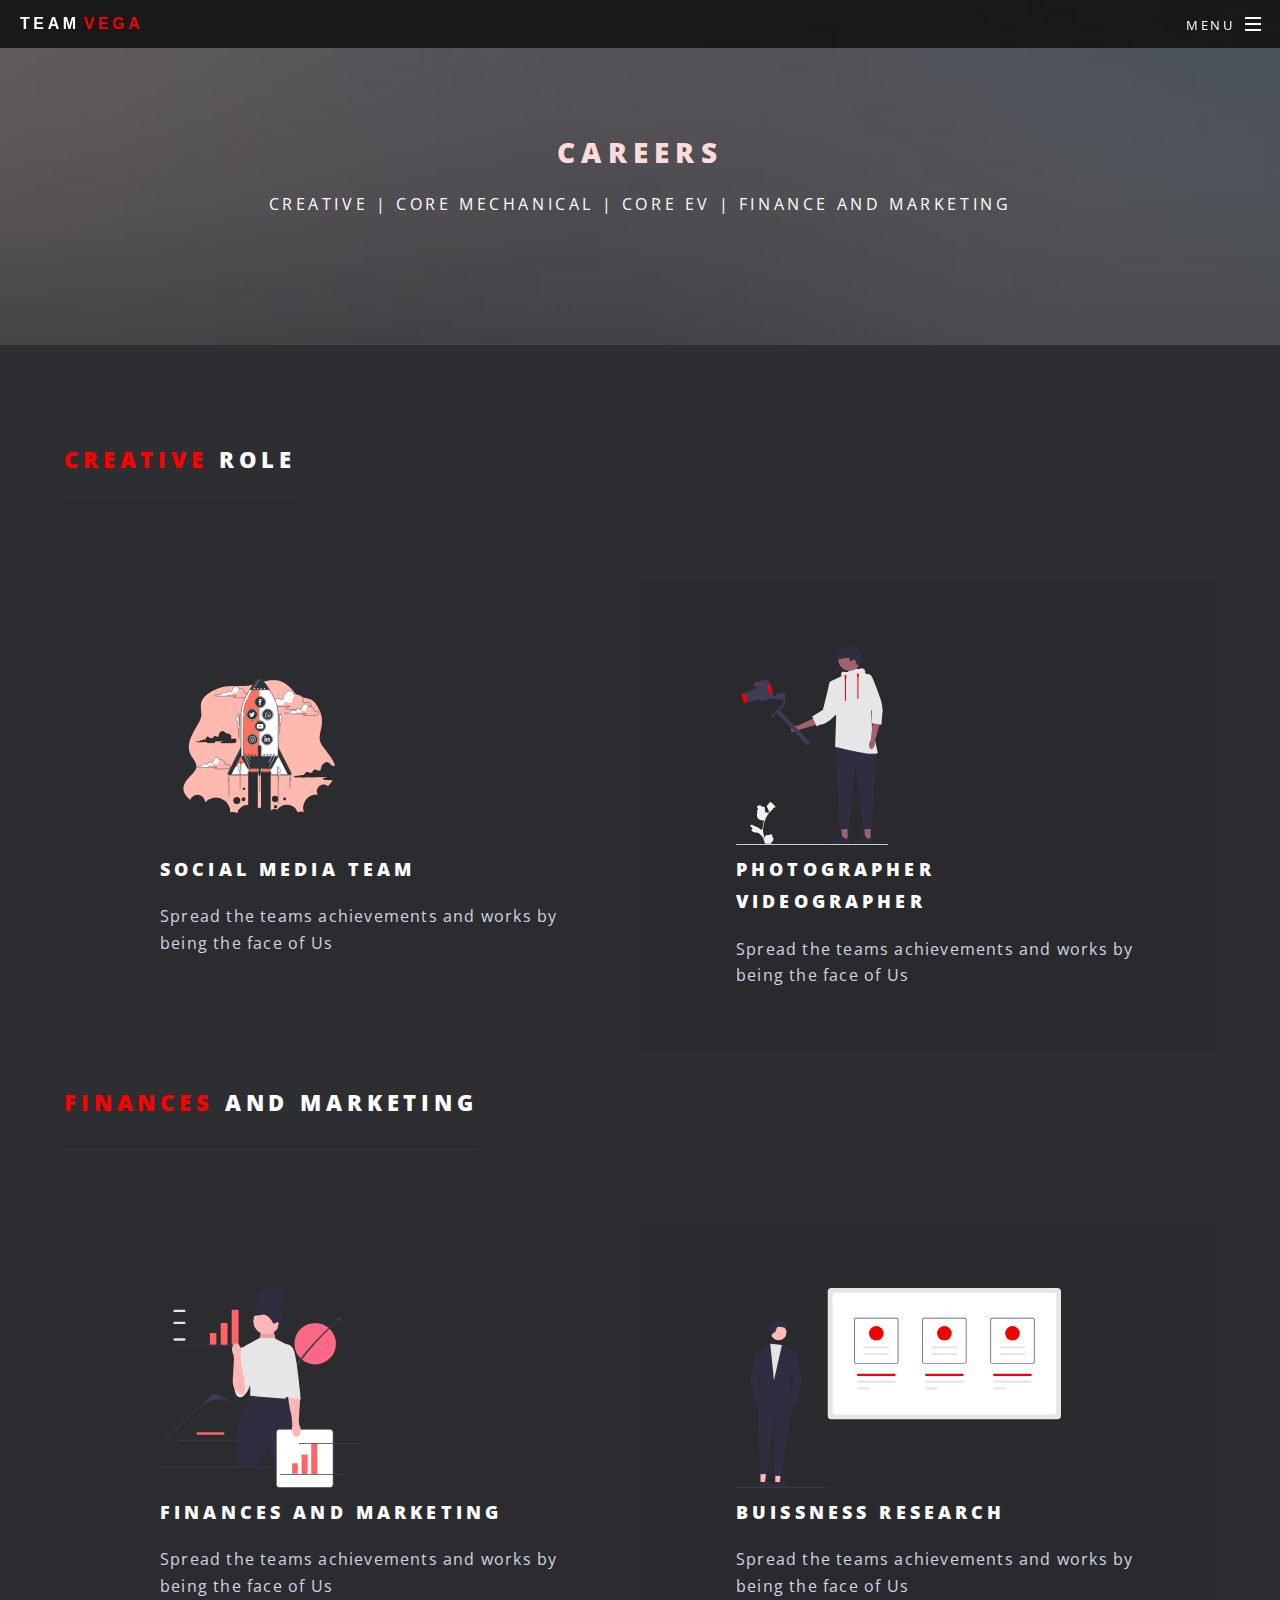
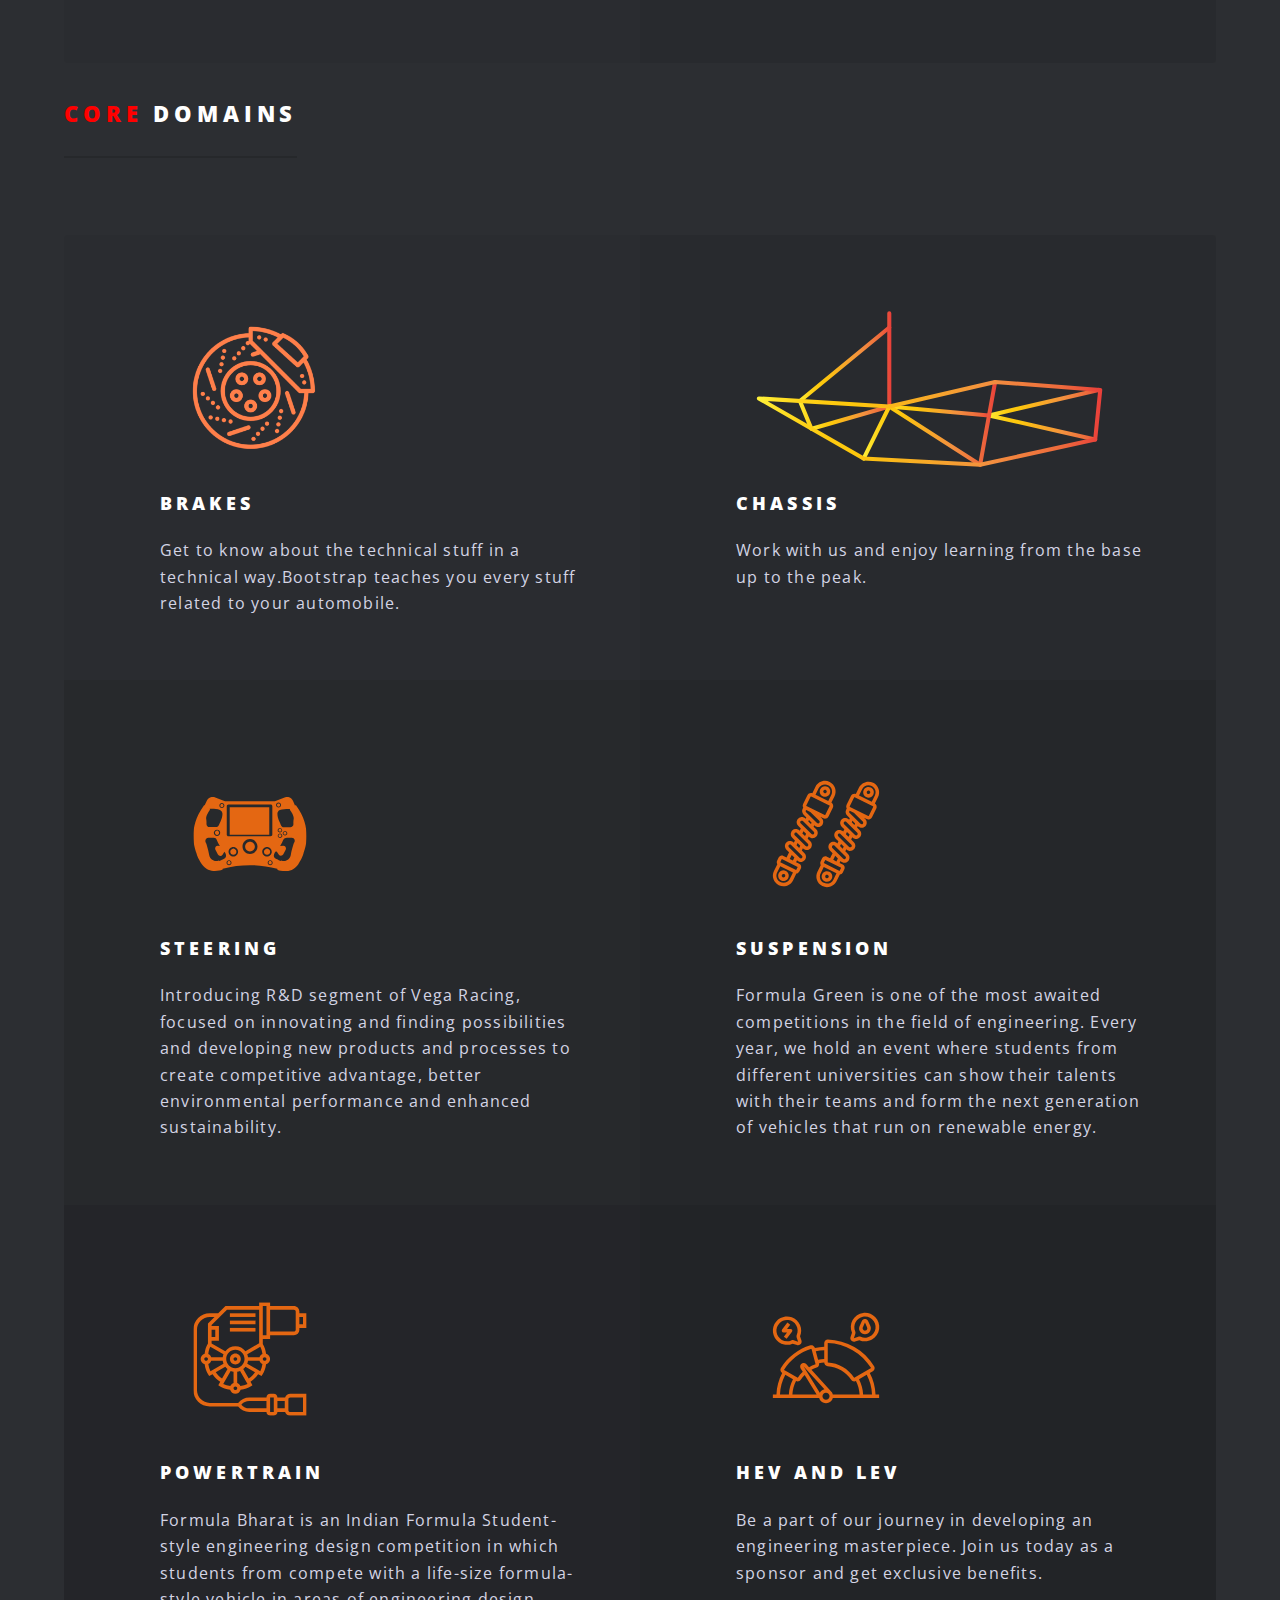
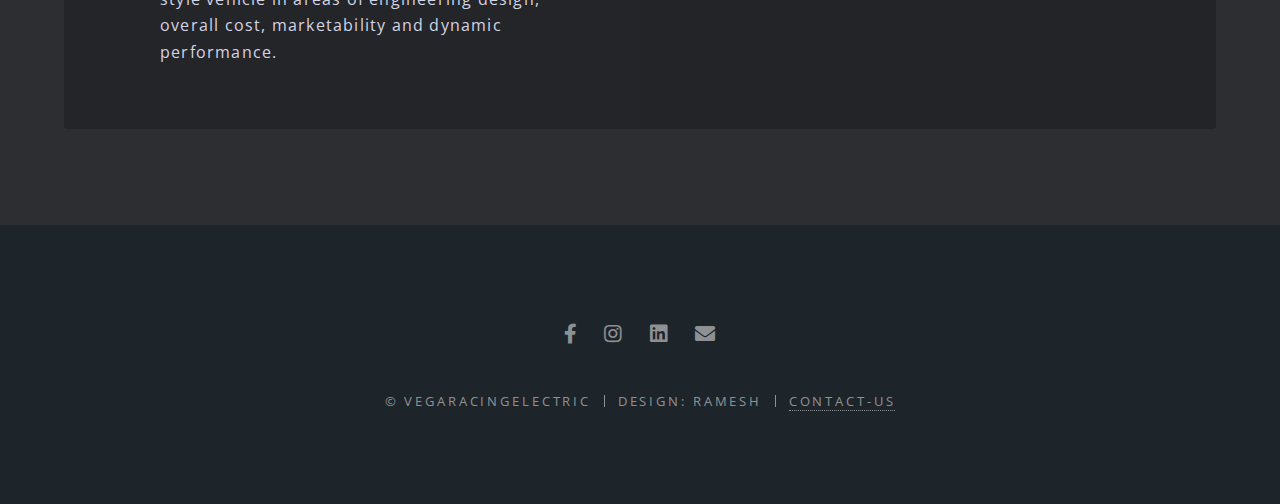
==== Careers.html @ 6d974444 "first commit" ====
<!DOCTYPE HTML>
<html>
	<head>
		<title>Careers At VRE</title>
		<meta charset="utf-8" />
		<meta name="viewport" content="width=device-width, initial-scale=1, user-scalable=no" />
		<link rel="stylesheet" href="assets/css/main.css" />
		<noscript><link rel="stylesheet" href="assets/css/noscript.css" /></noscript>
	</head>
	<body class="is-preload">

		<!-- Page Wrapper -->
		<div id="page-wrapper2">

		<!-- Header -->
			<header id="header">
				<h1><a href="index.html" id="team">Team</a></h1>
				<h1><a href="index.html" id="vre">VEGA</a></h1>
				<nav id="nav">
					<ul>
						<li class="special">
							<a href="#menu" class="menuToggle"><span>Menu</span></a>
							<div id="menu">
								<ul>
									<li><a href="index.html">Home</a></li>
									<li><a href="Careers.html">Careers</a></li>
									<li><a href="Team.html">Team</a></li>
									<li><a href="Events.html">Events</a></li>
									<li><a href="Recruitment.html">Recruitments</a></li>
									<li><a href="Sponser.html">Sponser-us</a></li>
									<li><a href="Contact.html">Contact-us</a></li>
								</ul>
							</div>
						</li>
					</ul>
				</nav>
			</header>

		<!-- main -->
			<article id="main2">
				<header>
					<h2 style="color: rgb(255, 218, 218);">Careers</h2>
					<p> Creative | Core Mechanical | Core EV | Finance and Marketing</p>
				</header>
				<section class="wrapper style3">
					<div class="inner" id="extradom">
						<header class="major">
							<h2><div style="color:red;display:inline-block">Creative</div> role</h2>
						</header>
						<ul class="features">
							<li>
								<img src="svg/Social Growth-bro.svg" class="cardimage1">
								<h3>Social Media team</h3>
								<p>Spread the teams achievements and works by being the face of Us</p>
							</li>
							<li>
								<img src="svg/videography.svg" class="cardimage1">
								<h3>Photographer<br>Videographer</h3>
								<p>Spread the teams achievements and works by being the face of Us</p>
							</li>
						</ul>
						<header class="major">
							<h2><div style="color:red;display:inline-block">Finances</div> and Marketing</h2>
						</header>
						<ul class="features">
							<li>
								<img src="svg/Finances.svg" class="cardimage2">
								<h3>Finances and marketing</h3>
								<p>Spread the teams achievements and works by being the face of Us</p>
							</li>
							<li>
								<img src="svg/buisness_res.svg" class="cardimage2">
								<h3>Buissness Research</h3>
								<p>Spread the teams achievements and works by being the face of Us</p>
							</li>
						</ul>
						<header class="major">
							<h2><div style="color:red;display:inline-block">Core</div> domains</h2>
						</header>
						<ul class="features">
							<li >
								<img src="svg/Brakes2.svg" class="cardimage">
								<h3>Brakes</h3>
								<p>Get to know about the technical stuff in a technical way.Bootstrap teaches you every stuff related to your automobile.</p>
							</li>
							<li>
								<img src="svg/chassis.47cb9315.svg" class="cardimage">
								<h3>Chassis</h3>
								<p>Work with us and enjoy learning from the base up to the peak.</p>
							</li>
							<li >
								<img src="svg/steering.svg" class="cardimage">
								<h3>Steering</h3>
								<p>Introducing R&D segment of Vega Racing, focused on innovating and finding possibilities and developing new products and processes to create competitive advantage, better environmental performance and enhanced sustainability.</p>
							</li>
							<li>
								<img src="svg/suspension.svg" class="cardimage">
								<h3>suspension</h3>
								<p>Formula Green is one of the most awaited competitions in the field of engineering. Every year, we hold an event where students from different universities can show their talents with their teams and form the next generation of vehicles that run on renewable energy.</p>
							</li>
							<li>
								<img src="svg/powertrain2.svg" class="cardimage">
								<h3>Powertrain</h3>
								<p>Formula Bharat is an Indian Formula Student-style engineering design competition in which students from compete with a life-size formula-style vehicle in areas of engineering design, overall cost, marketability and dynamic performance.</p>
							</li>
							<li >
								<img src="svg/Hev.svg" class="cardimage"> 
								<h3>HEv and Lev</h3>
								<p>Be a part of our journey in developing an engineering masterpiece. Join us today as a sponsor and get exclusive benefits.</p>
							</li>
						</ul>
					</div>
				</section>

		<!-- Footer -->
		<footer id="footer">
			<ul class="icons">
				<li><a href="https://www.facebook.com/pesuniversity/posts/vega-racing-electric-teams-creditable-performance-in-formula-bharat-2020formula-/2819678658148785/" class="icon brands fa-facebook-f"><span class="label">Facebook</span></a></li>
				<li><a href="https://www.instagram.com/vegaracingelectric/" class="icon brands fa-instagram"><span class="label">Instagram</span></a></li>
				<li><a href="https://www.linkedin.com/company/vega-racing-electric/?originalSubdomain=in" class="icon brands fa-linkedin"><span class="label">Dribbble</span></a></li>
				<li><a href="#" class="icon solid fa-envelope"><span class="label">Email</span></a></li>
			</ul>
			<ul class="copyright">
				<li>&copy; VegaRacingElectric</li><li>Design: Ramesh</li><li><a href="/Contact.html">Contact-us</a></li>
			</ul>
		</footer>

		</div>

	<!-- Scripts -->
		<script src="assets/js/jquery.min.js"></script>
		<script src="assets/js/jquery.scrollex.min.js"></script>
		<script src="assets/js/jquery.scrolly.min.js"></script>
		<script src="assets/js/browser.min.js"></script>
		<script src="assets/js/breakpoints.min.js"></script>
		<script src="assets/js/util.js"></script>
		<script src="assets/js/main.js"></script>

</body>
</html>
---- assets/css/main.css ----
@import url(fontawesome-all.min.css);
@import url("https://fonts.googleapis.com/css?family=Open+Sans:400,400italic,600,600italic,800,800italic");


html, body, div, span, applet, object,
iframe, h1, h2, h3, h4, h5, h6, p, blockquote,
pre, a, abbr, acronym, address, big, cite,
code, del, dfn, em, img, ins, kbd, q, s, samp,
small, strike, strong, sub, sup, tt, var, b,
u, i, center, dl, dt, dd, ol, ul, li, fieldset,
form, label, legend, table, caption, tbody,
tfoot, thead, tr, th, td, article, aside,
canvas, details, embed, figure, figcaption,
footer, header, hgroup, menu, nav, output, ruby,
section, summary, time, mark, audio, video {
	margin: 0;
	padding: 0;
	border: 0;
	font-size: 100%;
	font: inherit;
	vertical-align: baseline;}

article, aside, details, figcaption, figure,
footer, header, hgroup, menu, nav, section {
	display: block;}

body {
	line-height: 1;
}

ol, ul {
	list-style: none;
}

blockquote, q {
	quotes: none;
}

	blockquote:before, blockquote:after, q:before, q:after {
		content: '';
		content: none;
	}

table {
	border-collapse: collapse;
	border-spacing: 0;
}

body {
	-webkit-text-size-adjust: none;
}

mark {
	background-color: transparent;
	color: inherit;
}

input::-moz-focus-inner {
	border: 0;
	padding: 0;
}

input, select, textarea {
	-moz-appearance: none;
	-webkit-appearance: none;
	-ms-appearance: none;
	appearance: none;
}

/* Basic */

	@-ms-viewport {
		width: device-width;
	}

	html {
		box-sizing: border-box;
	}

	*, *:before, *:after {
		box-sizing: inherit;
	}

	body {
		background: #2e3842;
	}

		body.is-preload *, body.is-preload *:before, body.is-preload *:after {
			-moz-animation: none !important;
			-webkit-animation: none !important;
			-ms-animation: none !important;
			animation: none !important;
			-moz-transition: none !important;
			-webkit-transition: none !important;
			-ms-transition: none !important;
			transition: none !important;
		}

	body, input, select, textarea {
		color: #fff;
		font-family: "Open Sans", Helvetica, sans-serif;
		font-size: 15pt;
		font-weight: 400;
		letter-spacing: 0.075em;
		line-height: 1.65em;
	}

		@media screen and (max-width: 1680px) {

			body, input, select, textarea {
				font-size: 13pt;
			}

		}

		@media screen and (max-width: 1280px) {

			body, input, select, textarea {
				font-size: 12pt;
			}

		}

		@media screen and (max-width: 736px) {

			body, input, select, textarea {
				font-size: 11pt;
				letter-spacing: 0.0375em;
			}

		}

	a {
		-moz-transition: color 0.2s ease, border-bottom-color 0.2s ease;
		-webkit-transition: color 0.2s ease, border-bottom-color 0.2s ease;
		-ms-transition: color 0.2s ease, border-bottom-color 0.2s ease;
		transition: color 0.2s ease, border-bottom-color 0.2s ease;
		border-bottom: dotted 1px;
		color: inherit;
		text-decoration: none;
	}

		a:hover {
			border-bottom-color: transparent;
		}

	strong, b {
		color: #fff;
		font-weight: 600;
	}

	em, i {
		font-style: italic;
	}

	p {
		margin: 0 0 2em 0;
	}

	h1, h2, h3, h4, h5, h6 {
		color: #fff;
		font-weight: 800;
		letter-spacing: 0.225em;
		line-height: 1em;
		margin: 0 0 1em 0;
		text-transform: uppercase;
	}

		h1 a, h2 a, h3 a, h4 a, h5 a, h6 a {
			color: inherit;
			text-decoration: none;
		}

	h2 {
		font-size: 1.35em;
		line-height: 1.75em;
	}

		@media screen and (max-width: 736px) {

			h2 {
				font-size: 1.1em;
				line-height: 1.65em;
			}

		}

	h3 {
		font-size: 1.15em;
		line-height: 1.75em;
	}

		@media screen and (max-width: 736px) {

			h3 {
				font-size: 1em;
				line-height: 1.65em;
			}

		}

	h4 {
		font-size: 1em;
		line-height: 1.5em;
	}

	h5 {
		font-size: 0.8em;
		line-height: 1.5em;
	}

	h6 {
		font-size: 0.7em;
		line-height: 1.5em;
	}

	sub {
		font-size: 0.8em;
		position: relative;
		top: 0.5em;
	}

	sup {
		font-size: 0.8em;
		position: relative;
		top: -0.5em;
	}

	hr {
		border: 0;
		border-bottom: solid 2px #fff;
		margin: 3em 0;
	}

		hr.major {
			margin: 4.5em 0;
		}

	blockquote {
		border-left: solid 4px #fff;
		font-style: italic;
		margin: 0 0 2em 0;
		padding: 0.5em 0 0.5em 2em;
	}

	code {
		background: rgba(144, 144, 144, 0.25);
		border-radius: 3px;
		font-family: "Courier New", monospace;
		font-size: 0.9em;
		letter-spacing: 0;
		margin: 0 0.25em;
		padding: 0.25em 0.65em;
	}

	pre {
		-webkit-overflow-scrolling: touch;
		font-family: "Courier New", monospace;
		font-size: 0.9em;
		margin: 0 0 2em 0;
	}

		pre code {
			display: block;
			line-height: 1.75em;
			padding: 1em 1.5em;
			overflow-x: auto;
		}

	.align-left {
		text-align: left;
	}

	.align-center {
		text-align: center;
	}

	.align-right {
		text-align: right;
	}

/* Row */

	.row {
		display: flex;
		flex-wrap: wrap;
		box-sizing: border-box;
		align-items: stretch;
	}

		.row > * {
			box-sizing: border-box;
		}

		.row.gtr-uniform > * > :last-child {
			margin-bottom: 0;
		}

		.row.aln-left {
			justify-content: flex-start;
		}

		.row.aln-center {
			justify-content: center;
		}

		.row.aln-right {
			justify-content: flex-end;
		}

		.row.aln-top {
			align-items: flex-start;
		}

		.row.aln-middle {
			align-items: center;
		}

		.row.aln-bottom {
			align-items: flex-end;
		}

		.row > .imp {
			order: -1;
		}

		.row > .col-1 {
			width: 8.33333%;
		}

		.row > .off-1 {
			margin-left: 8.33333%;
		}

		.row > .col-2 {
			width: 16.66667%;
		}

		.row > .off-2 {
			margin-left: 16.66667%;
		}

		.row > .col-3 {
			width: 25%;
		}

		.row > .off-3 {
			margin-left: 25%;
		}

		.row > .col-4 {
			width: 33.33333%;
		}

		.row > .off-4 {
			margin-left: 33.33333%;
		}

		.row > .col-5 {
			width: 41.66667%;
		}

		.row > .off-5 {
			margin-left: 41.66667%;
		}

		.row > .col-6 {
			width: 50%;
		}

		.row > .off-6 {
			margin-left: 50%;
		}

		.row > .col-7 {
			width: 58.33333%;
		}

		.row > .off-7 {
			margin-left: 58.33333%;
		}

		.row > .col-8 {
			width: 66.66667%;
		}

		.row > .off-8 {
			margin-left: 66.66667%;
		}

		.row > .col-9 {
			width: 75%;
		}

		.row > .off-9 {
			margin-left: 75%;
		}

		.row > .col-10 {
			width: 83.33333%;
		}

		.row > .off-10 {
			margin-left: 83.33333%;
		}

		.row > .col-11 {
			width: 91.66667%;
		}

		.row > .off-11 {
			margin-left: 91.66667%;
		}

		.row > .col-12 {
			width: 100%;
		}

		.row > .off-12 {
			margin-left: 100%;
		}

		.row.gtr-0 {
			margin-top: 0;
			margin-left: 0em;
		}

			.row.gtr-0 > * {
				padding: 0 0 0 0em;
			}

			.row.gtr-0.gtr-uniform {
				margin-top: 0em;
			}

				.row.gtr-0.gtr-uniform > * {
					padding-top: 0em;
				}

		.row.gtr-25 {
			margin-top: 0;
			margin-left: -0.375em;
		}

			.row.gtr-25 > * {
				padding: 0 0 0 0.375em;
			}

			.row.gtr-25.gtr-uniform {
				margin-top: -0.375em;
			}

				.row.gtr-25.gtr-uniform > * {
					padding-top: 0.375em;
				}

		.row.gtr-50 {
			margin-top: 0;
			margin-left: -0.75em;
		}

			.row.gtr-50 > * {
				padding: 0 0 0 0.75em;
			}

			.row.gtr-50.gtr-uniform {
				margin-top: -0.75em;
			}

				.row.gtr-50.gtr-uniform > * {
					padding-top: 0.75em;
				}

		.row {
			margin-top: 0;
			margin-left: -1.5em;
		}

			.row > * {
				padding: 0 0 0 1.5em;
			}

			.row.gtr-uniform {
				margin-top: -1.5em;
			}

				.row.gtr-uniform > * {
					padding-top: 1.5em;
				}

		.row.gtr-150 {
			margin-top: 0;
			margin-left: -2.25em;
		}

			.row.gtr-150 > * {
				padding: 0 0 0 2.25em;
			}

			.row.gtr-150.gtr-uniform {
				margin-top: -2.25em;
			}

				.row.gtr-150.gtr-uniform > * {
					padding-top: 2.25em;
				}

		.row.gtr-200 {
			margin-top: 0;
			margin-left: -3em;
		}

			.row.gtr-200 > * {
				padding: 0 0 0 3em;
			}

			.row.gtr-200.gtr-uniform {
				margin-top: -3em;
			}

				.row.gtr-200.gtr-uniform > * {
					padding-top: 3em;
				}

		@media screen and (max-width: 1680px) {

			.row {
				display: flex;
				flex-wrap: wrap;
				box-sizing: border-box;
				align-items: stretch;
			}

				.row > * {
					box-sizing: border-box;
				}

				.row.gtr-uniform > * > :last-child {
					margin-bottom: 0;
				}

				.row.aln-left {
					justify-content: flex-start;
				}

				.row.aln-center {
					justify-content: center;
				}

				.row.aln-right {
					justify-content: flex-end;
				}

				.row.aln-top {
					align-items: flex-start;
				}

				.row.aln-middle {
					align-items: center;
				}

				.row.aln-bottom {
					align-items: flex-end;
				}

				.row > .imp-xlarge {
					order: -1;
				}

				.row > .col-1-xlarge {
					width: 8.33333%;
				}

				.row > .off-1-xlarge {
					margin-left: 8.33333%;
				}

				.row > .col-2-xlarge {
					width: 16.66667%;
				}

				.row > .off-2-xlarge {
					margin-left: 16.66667%;
				}

				.row > .col-3-xlarge {
					width: 25%;
				}

				.row > .off-3-xlarge {
					margin-left: 25%;
				}

				.row > .col-4-xlarge {
					width: 33.33333%;
				}

				.row > .off-4-xlarge {
					margin-left: 33.33333%;
				}

				.row > .col-5-xlarge {
					width: 41.66667%;
				}

				.row > .off-5-xlarge {
					margin-left: 41.66667%;
				}

				.row > .col-6-xlarge {
					width: 50%;
				}

				.row > .off-6-xlarge {
					margin-left: 50%;
				}

				.row > .col-7-xlarge {
					width: 58.33333%;
				}

				.row > .off-7-xlarge {
					margin-left: 58.33333%;
				}

				.row > .col-8-xlarge {
					width: 66.66667%;
				}

				.row > .off-8-xlarge {
					margin-left: 66.66667%;
				}

				.row > .col-9-xlarge {
					width: 75%;
				}

				.row > .off-9-xlarge {
					margin-left: 75%;
				}

				.row > .col-10-xlarge {
					width: 83.33333%;
				}

				.row > .off-10-xlarge {
					margin-left: 83.33333%;
				}

				.row > .col-11-xlarge {
					width: 91.66667%;
				}

				.row > .off-11-xlarge {
					margin-left: 91.66667%;
				}

				.row > .col-12-xlarge {
					width: 100%;
				}

				.row > .off-12-xlarge {
					margin-left: 100%;
				}

				.row.gtr-0 {
					margin-top: 0;
					margin-left: 0em;
				}

					.row.gtr-0 > * {
						padding: 0 0 0 0em;
					}

					.row.gtr-0.gtr-uniform {
						margin-top: 0em;
					}

						.row.gtr-0.gtr-uniform > * {
							padding-top: 0em;
						}

				.row.gtr-25 {
					margin-top: 0;
					margin-left: -0.375em;
				}

					.row.gtr-25 > * {
						padding: 0 0 0 0.375em;
					}

					.row.gtr-25.gtr-uniform {
						margin-top: -0.375em;
					}

						.row.gtr-25.gtr-uniform > * {
							padding-top: 0.375em;
						}

				.row.gtr-50 {
					margin-top: 0;
					margin-left: -0.75em;
				}

					.row.gtr-50 > * {
						padding: 0 0 0 0.75em;
					}

					.row.gtr-50.gtr-uniform {
						margin-top: -0.75em;
					}

						.row.gtr-50.gtr-uniform > * {
							padding-top: 0.75em;
						}

				.row {
					margin-top: 0;
					margin-left: -1.5em;
				}

					.row > * {
						padding: 0 0 0 1.5em;
					}

					.row.gtr-uniform {
						margin-top: -1.5em;
					}

						.row.gtr-uniform > * {
							padding-top: 1.5em;
						}

				.row.gtr-150 {
					margin-top: 0;
					margin-left: -2.25em;
				}

					.row.gtr-150 > * {
						padding: 0 0 0 2.25em;
					}

					.row.gtr-150.gtr-uniform {
						margin-top: -2.25em;
					}

						.row.gtr-150.gtr-uniform > * {
							padding-top: 2.25em;
						}

				.row.gtr-200 {
					margin-top: 0;
					margin-left: -3em;
				}

					.row.gtr-200 > * {
						padding: 0 0 0 3em;
					}

					.row.gtr-200.gtr-uniform {
						margin-top: -3em;
					}

						.row.gtr-200.gtr-uniform > * {
							padding-top: 3em;
						}

		}

		@media screen and (max-width: 1280px) {

			.row {
				display: flex;
				flex-wrap: wrap;
				box-sizing: border-box;
				align-items: stretch;
			}

				.row > * {
					box-sizing: border-box;
				}

				.row.gtr-uniform > * > :last-child {
					margin-bottom: 0;
				}

				.row.aln-left {
					justify-content: flex-start;
				}

				.row.aln-center {
					justify-content: center;
				}

				.row.aln-right {
					justify-content: flex-end;
				}

				.row.aln-top {
					align-items: flex-start;
				}

				.row.aln-middle {
					align-items: center;
				}

				.row.aln-bottom {
					align-items: flex-end;
				}

				.row > .imp-large {
					order: -1;
				}

				.row > .col-1-large {
					width: 8.33333%;
				}

				.row > .off-1-large {
					margin-left: 8.33333%;
				}

				.row > .col-2-large {
					width: 16.66667%;
				}

				.row > .off-2-large {
					margin-left: 16.66667%;
				}

				.row > .col-3-large {
					width: 25%;
				}

				.row > .off-3-large {
					margin-left: 25%;
				}

				.row > .col-4-large {
					width: 33.33333%;
				}

				.row > .off-4-large {
					margin-left: 33.33333%;
				}

				.row > .col-5-large {
					width: 41.66667%;
				}

				.row > .off-5-large {
					margin-left: 41.66667%;
				}

				.row > .col-6-large {
					width: 50%;
				}

				.row > .off-6-large {
					margin-left: 50%;
				}

				.row > .col-7-large {
					width: 58.33333%;
				}

				.row > .off-7-large {
					margin-left: 58.33333%;
				}

				.row > .col-8-large {
					width: 66.66667%;
				}

				.row > .off-8-large {
					margin-left: 66.66667%;
				}

				.row > .col-9-large {
					width: 75%;
				}

				.row > .off-9-large {
					margin-left: 75%;
				}

				.row > .col-10-large {
					width: 83.33333%;
				}

				.row > .off-10-large {
					margin-left: 83.33333%;
				}

				.row > .col-11-large {
					width: 91.66667%;
				}

				.row > .off-11-large {
					margin-left: 91.66667%;
				}

				.row > .col-12-large {
					width: 100%;
				}

				.row > .off-12-large {
					margin-left: 100%;
				}

				.row.gtr-0 {
					margin-top: 0;
					margin-left: 0em;
				}

					.row.gtr-0 > * {
						padding: 0 0 0 0em;
					}

					.row.gtr-0.gtr-uniform {
						margin-top: 0em;
					}

						.row.gtr-0.gtr-uniform > * {
							padding-top: 0em;
						}

				.row.gtr-25 {
					margin-top: 0;
					margin-left: -0.375em;
				}

					.row.gtr-25 > * {
						padding: 0 0 0 0.375em;
					}

					.row.gtr-25.gtr-uniform {
						margin-top: -0.375em;
					}

						.row.gtr-25.gtr-uniform > * {
							padding-top: 0.375em;
						}

				.row.gtr-50 {
					margin-top: 0;
					margin-left: -0.75em;
				}

					.row.gtr-50 > * {
						padding: 0 0 0 0.75em;
					}

					.row.gtr-50.gtr-uniform {
						margin-top: -0.75em;
					}

						.row.gtr-50.gtr-uniform > * {
							padding-top: 0.75em;
						}

				.row {
					margin-top: 0;
					margin-left: -1.5em;
				}

					.row > * {
						padding: 0 0 0 1.5em;
					}

					.row.gtr-uniform {
						margin-top: -1.5em;
					}

						.row.gtr-uniform > * {
							padding-top: 1.5em;
						}

				.row.gtr-150 {
					margin-top: 0;
					margin-left: -2.25em;
				}

					.row.gtr-150 > * {
						padding: 0 0 0 2.25em;
					}

					.row.gtr-150.gtr-uniform {
						margin-top: -2.25em;
					}

						.row.gtr-150.gtr-uniform > * {
							padding-top: 2.25em;
						}

				.row.gtr-200 {
					margin-top: 0;
					margin-left: -3em;
				}

					.row.gtr-200 > * {
						padding: 0 0 0 3em;
					}

					.row.gtr-200.gtr-uniform {
						margin-top: -3em;
					}

						.row.gtr-200.gtr-uniform > * {
							padding-top: 3em;
						}

		}

		@media screen and (max-width: 980px) {

			.row {
				display: flex;
				flex-wrap: wrap;
				box-sizing: border-box;
				align-items: stretch;
			}

				.row > * {
					box-sizing: border-box;
				}

				.row.gtr-uniform > * > :last-child {
					margin-bottom: 0;
				}

				.row.aln-left {
					justify-content: flex-start;
				}

				.row.aln-center {
					justify-content: center;
				}

				.row.aln-right {
					justify-content: flex-end;
				}

				.row.aln-top {
					align-items: flex-start;
				}

				.row.aln-middle {
					align-items: center;
				}

				.row.aln-bottom {
					align-items: flex-end;
				}

				.row > .imp-medium {
					order: -1;
				}

				.row > .col-1-medium {
					width: 8.33333%;
				}

				.row > .off-1-medium {
					margin-left: 8.33333%;
				}

				.row > .col-2-medium {
					width: 16.66667%;
				}

				.row > .off-2-medium {
					margin-left: 16.66667%;
				}

				.row > .col-3-medium {
					width: 25%;
				}

				.row > .off-3-medium {
					margin-left: 25%;
				}

				.row > .col-4-medium {
					width: 33.33333%;
				}

				.row > .off-4-medium {
					margin-left: 33.33333%;
				}

				.row > .col-5-medium {
					width: 41.66667%;
				}

				.row > .off-5-medium {
					margin-left: 41.66667%;
				}

				.row > .col-6-medium {
					width: 50%;
				}

				.row > .off-6-medium {
					margin-left: 50%;
				}

				.row > .col-7-medium {
					width: 58.33333%;
				}

				.row > .off-7-medium {
					margin-left: 58.33333%;
				}

				.row > .col-8-medium {
					width: 66.66667%;
				}

				.row > .off-8-medium {
					margin-left: 66.66667%;
				}

				.row > .col-9-medium {
					width: 75%;
				}

				.row > .off-9-medium {
					margin-left: 75%;
				}

				.row > .col-10-medium {
					width: 83.33333%;
				}

				.row > .off-10-medium {
					margin-left: 83.33333%;
				}

				.row > .col-11-medium {
					width: 91.66667%;
				}

				.row > .off-11-medium {
					margin-left: 91.66667%;
				}

				.row > .col-12-medium {
					width: 100%;
				}

				.row > .off-12-medium {
					margin-left: 100%;
				}

				.row.gtr-0 {
					margin-top: 0;
					margin-left: 0em;
				}

					.row.gtr-0 > * {
						padding: 0 0 0 0em;
					}

					.row.gtr-0.gtr-uniform {
						margin-top: 0em;
					}

						.row.gtr-0.gtr-uniform > * {
							padding-top: 0em;
						}

				.row.gtr-25 {
					margin-top: 0;
					margin-left: -0.375em;
				}

					.row.gtr-25 > * {
						padding: 0 0 0 0.375em;
					}

					.row.gtr-25.gtr-uniform {
						margin-top: -0.375em;
					}

						.row.gtr-25.gtr-uniform > * {
							padding-top: 0.375em;
						}

				.row.gtr-50 {
					margin-top: 0;
					margin-left: -0.75em;
				}

					.row.gtr-50 > * {
						padding: 0 0 0 0.75em;
					}

					.row.gtr-50.gtr-uniform {
						margin-top: -0.75em;
					}

						.row.gtr-50.gtr-uniform > * {
							padding-top: 0.75em;
						}

				.row {
					margin-top: 0;
					margin-left: -1.5em;
				}

					.row > * {
						padding: 0 0 0 1.5em;
					}

					.row.gtr-uniform {
						margin-top: -1.5em;
					}

						.row.gtr-uniform > * {
							padding-top: 1.5em;
						}

				.row.gtr-150 {
					margin-top: 0;
					margin-left: -2.25em;
				}

					.row.gtr-150 > * {
						padding: 0 0 0 2.25em;
					}

					.row.gtr-150.gtr-uniform {
						margin-top: -2.25em;
					}

						.row.gtr-150.gtr-uniform > * {
							padding-top: 2.25em;
						}

				.row.gtr-200 {
					margin-top: 0;
					margin-left: -3em;
				}

					.row.gtr-200 > * {
						padding: 0 0 0 3em;
					}

					.row.gtr-200.gtr-uniform {
						margin-top: -3em;
					}

						.row.gtr-200.gtr-uniform > * {
							padding-top: 3em;
						}

		}

		@media screen and (max-width: 736px) {

			.row {
				display: flex;
				flex-wrap: wrap;
				box-sizing: border-box;
				align-items: stretch;
			}

				.row > * {
					box-sizing: border-box;
				}

				.row.gtr-uniform > * > :last-child {
					margin-bottom: 0;
				}

				.row.aln-left {
					justify-content: flex-start;
				}

				.row.aln-center {
					justify-content: center;
				}

				.row.aln-right {
					justify-content: flex-end;
				}

				.row.aln-top {
					align-items: flex-start;
				}

				.row.aln-middle {
					align-items: center;
				}

				.row.aln-bottom {
					align-items: flex-end;
				}

				.row > .imp-small {
					order: -1;
				}

				.row > .col-1-small {
					width: 8.33333%;
				}

				.row > .off-1-small {
					margin-left: 8.33333%;
				}

				.row > .col-2-small {
					width: 16.66667%;
				}

				.row > .off-2-small {
					margin-left: 16.66667%;
				}

				.row > .col-3-small {
					width: 25%;
				}

				.row > .off-3-small {
					margin-left: 25%;
				}

				.row > .col-4-small {
					width: 33.33333%;
				}

				.row > .off-4-small {
					margin-left: 33.33333%;
				}

				.row > .col-5-small {
					width: 41.66667%;
				}

				.row > .off-5-small {
					margin-left: 41.66667%;
				}

				.row > .col-6-small {
					width: 50%;
				}

				.row > .off-6-small {
					margin-left: 50%;
				}

				.row > .col-7-small {
					width: 58.33333%;
				}

				.row > .off-7-small {
					margin-left: 58.33333%;
				}

				.row > .col-8-small {
					width: 66.66667%;
				}

				.row > .off-8-small {
					margin-left: 66.66667%;
				}

				.row > .col-9-small {
					width: 75%;
				}

				.row > .off-9-small {
					margin-left: 75%;
				}

				.row > .col-10-small {
					width: 83.33333%;
				}

				.row > .off-10-small {
					margin-left: 83.33333%;
				}

				.row > .col-11-small {
					width: 91.66667%;
				}

				.row > .off-11-small {
					margin-left: 91.66667%;
				}

				.row > .col-12-small {
					width: 100%;
				}

				.row > .off-12-small {
					margin-left: 100%;
				}

				.row.gtr-0 {
					margin-top: 0;
					margin-left: 0em;
				}

					.row.gtr-0 > * {
						padding: 0 0 0 0em;
					}

					.row.gtr-0.gtr-uniform {
						margin-top: 0em;
					}

						.row.gtr-0.gtr-uniform > * {
							padding-top: 0em;
						}

				.row.gtr-25 {
					margin-top: 0;
					margin-left: -0.375em;
				}

					.row.gtr-25 > * {
						padding: 0 0 0 0.375em;
					}

					.row.gtr-25.gtr-uniform {
						margin-top: -0.375em;
					}

						.row.gtr-25.gtr-uniform > * {
							padding-top: 0.375em;
						}

				.row.gtr-50 {
					margin-top: 0;
					margin-left: -0.75em;
				}

					.row.gtr-50 > * {
						padding: 0 0 0 0.75em;
					}

					.row.gtr-50.gtr-uniform {
						margin-top: -0.75em;
					}

						.row.gtr-50.gtr-uniform > * {
							padding-top: 0.75em;
						}

				.row {
					margin-top: 0;
					margin-left: -1.5em;
				}

					.row > * {
						padding: 0 0 0 1.5em;
					}

					.row.gtr-uniform {
						margin-top: -1.5em;
					}

						.row.gtr-uniform > * {
							padding-top: 1.5em;
						}

				.row.gtr-150 {
					margin-top: 0;
					margin-left: -2.25em;
				}

					.row.gtr-150 > * {
						padding: 0 0 0 2.25em;
					}

					.row.gtr-150.gtr-uniform {
						margin-top: -2.25em;
					}

						.row.gtr-150.gtr-uniform > * {
							padding-top: 2.25em;
						}

				.row.gtr-200 {
					margin-top: 0;
					margin-left: -3em;
				}

					.row.gtr-200 > * {
						padding: 0 0 0 3em;
					}

					.row.gtr-200.gtr-uniform {
						margin-top: -3em;
					}

						.row.gtr-200.gtr-uniform > * {
							padding-top: 3em;
						}

		}

		@media screen and (max-width: 480px) {

			.row {
				display: flex;
				flex-wrap: wrap;
				box-sizing: border-box;
				align-items: stretch;
			}

				.row > * {
					box-sizing: border-box;
				}

				.row.gtr-uniform > * > :last-child {
					margin-bottom: 0;
				}

				.row.aln-left {
					justify-content: flex-start;
				}

				.row.aln-center {
					justify-content: center;
				}

				.row.aln-right {
					justify-content: flex-end;
				}

				.row.aln-top {
					align-items: flex-start;
				}

				.row.aln-middle {
					align-items: center;
				}

				.row.aln-bottom {
					align-items: flex-end;
				}

				.row > .imp-xsmall {
					order: -1;
				}

				.row > .col-1-xsmall {
					width: 8.33333%;
				}

				.row > .off-1-xsmall {
					margin-left: 8.33333%;
				}

				.row > .col-2-xsmall {
					width: 16.66667%;
				}

				.row > .off-2-xsmall {
					margin-left: 16.66667%;
				}

				.row > .col-3-xsmall {
					width: 25%;
				}

				.row > .off-3-xsmall {
					margin-left: 25%;
				}

				.row > .col-4-xsmall {
					width: 33.33333%;
				}

				.row > .off-4-xsmall {
					margin-left: 33.33333%;
				}

				.row > .col-5-xsmall {
					width: 41.66667%;
				}

				.row > .off-5-xsmall {
					margin-left: 41.66667%;
				}

				.row > .col-6-xsmall {
					width: 50%;
				}

				.row > .off-6-xsmall {
					margin-left: 50%;
				}

				.row > .col-7-xsmall {
					width: 58.33333%;
				}

				.row > .off-7-xsmall {
					margin-left: 58.33333%;
				}

				.row > .col-8-xsmall {
					width: 66.66667%;
				}

				.row > .off-8-xsmall {
					margin-left: 66.66667%;
				}

				.row > .col-9-xsmall {
					width: 75%;
				}

				.row > .off-9-xsmall {
					margin-left: 75%;
				}

				.row > .col-10-xsmall {
					width: 83.33333%;
				}

				.row > .off-10-xsmall {
					margin-left: 83.33333%;
				}

				.row > .col-11-xsmall {
					width: 91.66667%;
				}

				.row > .off-11-xsmall {
					margin-left: 91.66667%;
				}

				.row > .col-12-xsmall {
					width: 100%;
				}

				.row > .off-12-xsmall {
					margin-left: 100%;
				}

				.row.gtr-0 {
					margin-top: 0;
					margin-left: 0em;
				}

					.row.gtr-0 > * {
						padding: 0 0 0 0em;
					}

					.row.gtr-0.gtr-uniform {
						margin-top: 0em;
					}

						.row.gtr-0.gtr-uniform > * {
							padding-top: 0em;
						}

				.row.gtr-25 {
					margin-top: 0;
					margin-left: -0.375em;
				}

					.row.gtr-25 > * {
						padding: 0 0 0 0.375em;
					}

					.row.gtr-25.gtr-uniform {
						margin-top: -0.375em;
					}

						.row.gtr-25.gtr-uniform > * {
							padding-top: 0.375em;
						}

				.row.gtr-50 {
					margin-top: 0;
					margin-left: -0.75em;
				}

					.row.gtr-50 > * {
						padding: 0 0 0 0.75em;
					}

					.row.gtr-50.gtr-uniform {
						margin-top: -0.75em;
					}

						.row.gtr-50.gtr-uniform > * {
							padding-top: 0.75em;
						}

				.row {
					margin-top: 0;
					margin-left: -1.5em;
				}

					.row > * {
						padding: 0 0 0 1.5em;
					}

					.row.gtr-uniform {
						margin-top: -1.5em;
					}

						.row.gtr-uniform > * {
							padding-top: 1.5em;
						}

				.row.gtr-150 {
					margin-top: 0;
					margin-left: -2.25em;
				}

					.row.gtr-150 > * {
						padding: 0 0 0 2.25em;
					}

					.row.gtr-150.gtr-uniform {
						margin-top: -2.25em;
					}

						.row.gtr-150.gtr-uniform > * {
							padding-top: 2.25em;
						}

				.row.gtr-200 {
					margin-top: 0;
					margin-left: -3em;
				}

					.row.gtr-200 > * {
						padding: 0 0 0 3em;
					}

					.row.gtr-200.gtr-uniform {
						margin-top: -3em;
					}

						.row.gtr-200.gtr-uniform > * {
							padding-top: 3em;
						}

		}

/* Section/Article */

	section.special, article.special {
		text-align: center;
	}

	header p {
		color: rgba(255, 255, 255, 0.5);
		position: relative;
		top: -0.25em;
	}

	header h3 + p {
		font-size: 1.1em;
	}

	header h4 + p,
	header h5 + p,
	header h6 + p {
		font-size: 0.9em;
	}

	header.major {
		margin: 0 0 3.5em 0;
	}

		header.major h2, header.major h3, header.major h4, header.major h5, header.major h6 {
			border-bottom: solid 2px #fff;
			display: inline-block;
			padding-bottom: 1em;
			position: relative;
		}

			header.major h2:after, header.major h3:after, header.major h4:after, header.major h5:after, header.major h6:after {
				content: '';
				display: block;
				height: 1px;
			}

		header.major p {
			color: #fff;
			top: 0;
		}

		@media screen and (max-width: 736px) {

			header.major {
				margin: 0 0 2em 0;
			}

		}

	@media screen and (max-width: 980px) {

		header br {
			display: none;
		}

	}

/* Form */

	form {
		margin: 0 0 2em 0;
	}

	label {
		color: #fff;
		display: block;
		font-size: 0.9em;
		font-weight: 600;
		margin: 0 0 1em 0;
	}

	input[type="text"],
	input[type="password"],
	input[type="email"],
	select,
	textarea {
		-moz-appearance: none;
		-webkit-appearance: none;
		-ms-appearance: none;
		appearance: none;
		background-color: rgba(144, 144, 144, 0.25);
		border-radius: 3px;
		border: none;
		color: inherit;
		display: block;
		outline: 0;
		padding: 0 1em;
		text-decoration: none;
		width: 100%;
	}

		input[type="text"]:invalid,
		input[type="password"]:invalid,
		input[type="email"]:invalid,
		select:invalid,
		textarea:invalid {
			box-shadow: none;
		}

		input[type="text"]:focus,
		input[type="password"]:focus,
		input[type="email"]:focus,
		select:focus,
		textarea:focus {
			box-shadow: 0 0 0 2px #21b2a6;
		}

	select {
		background-size: 1.25em;
		background-repeat: no-repeat;
		background-position: calc(100% - 1em) center;
		height: 2.75em;
		padding-right: 2.75em;
		text-overflow: ellipsis;
	}

		select:focus::-ms-value {
			background-color: transparent;
		}

		select::-ms-expand {
			display: none;
		}

	input[type="text"],
	input[type="password"],
	input[type="email"],
	select {
		height: 2.75em;
	}

	textarea {
		padding: 0.75em 1em;
	}

	input[type="checkbox"],
	input[type="radio"] {
		-moz-appearance: none;
		-webkit-appearance: none;
		-ms-appearance: none;
		appearance: none;
		display: block;
		float: left;
		margin-right: -2em;
		opacity: 0;
		width: 1em;
		z-index: -1;
	}

		input[type="checkbox"] + label,
		input[type="radio"] + label {
			text-decoration: none;
			color: #fff;
			cursor: pointer;
			display: inline-block;
			font-size: 1em;
			font-weight: 400;
			padding-left: 2.4em;
			padding-right: 0.75em;
			position: relative;
		}

			input[type="checkbox"] + label:before,
			input[type="radio"] + label:before {
				-moz-osx-font-smoothing: grayscale;
				-webkit-font-smoothing: antialiased;
				display: inline-block;
				font-style: normal;
				font-variant: normal;
				text-rendering: auto;
				line-height: 1;
				text-transform: none !important;
				font-family: 'Font Awesome 5 Free';
				font-weight: 900;
			}

			input[type="checkbox"] + label:before,
			input[type="radio"] + label:before {
				background: rgba(144, 144, 144, 0.25);
				border-radius: 3px;
				content: '';
				display: inline-block;
				font-size: 0.8em;
				height: 2.0625em;
				left: 0;
				line-height: 2.0625em;
				position: absolute;
				text-align: center;
				top: 0;
				width: 2.0625em;
			}

		input[type="checkbox"]:checked + label:before,
		input[type="radio"]:checked + label:before {
			background: #422e2e;
			color: #fff;
			content: '\f00c';
		}

		input[type="checkbox"]:focus + label:before,
		input[type="radio"]:focus + label:before {
			box-shadow: 0 0 0 2px #21b2a6;
		}

	input[type="checkbox"] + label:before {
		border-radius: 3px;
	}

	input[type="radio"] + label:before {
		border-radius: 100%;
	}

	::-webkit-input-placeholder {
		color: rgba(255, 255, 255, 0.5) !important;
		opacity: 1.0;
	}

	:-moz-placeholder {
		color: rgba(255, 255, 255, 0.5) !important;
		opacity: 1.0;
	}

	::-moz-placeholder {
		color: rgba(255, 255, 255, 0.5) !important;
		opacity: 1.0;
	}

	:-ms-input-placeholder {
		color: rgba(255, 255, 255, 0.5) !important;
		opacity: 1.0;
	}

/* Box */

	.box {
		border-radius: 3px;
		border: solid 2px #fff;
		margin-bottom: 2em;
		padding: 1.5em;
	}

		.box > :last-child,
		.box > :last-child > :last-child,
		.box > :last-child > :last-child > :last-child {
			margin-bottom: 0;
		}

		.box.alt {
			border: 0;
			border-radius: 0;
			padding: 0;
		}
	

/* Icon */

	.icon {
		text-decoration: none;
		border-bottom: none;
		position: relative;
	}

		.icon:before {
			-moz-osx-font-smoothing: grayscale;
			-webkit-font-smoothing: antialiased;
			display: inline-block;
			font-style: normal;
			font-variant: normal;
			text-rendering: auto;
			line-height: 1;
			text-transform: none !important;
			font-family: 'Font Awesome 5 Free';
			font-weight: 400;
		}

		.icon > .label {
			display: none;
		}

		.icon:before {
			line-height: inherit;
		}

		.icon.solid:before {
			font-weight: 900;
		}

		.icon.brands:before {
			font-family: 'Font Awesome 5 Brands';
		}

		.icon.major {
			-moz-transform: rotate(-45deg);
			-webkit-transform: rotate(-45deg);
			-ms-transform: rotate(-45deg);
			transform: rotate(-45deg);
			border-radius: 3px;
			border: solid 2px #fff;
			display: inline-block;
			font-size: 1.35em;
			height: calc(3em + 2px);
			line-height: 3em;
			text-align: center;
			width: calc(3em + 2px);
		}

			.icon.major:before {
				-moz-transform: rotate(45deg);
				-webkit-transform: rotate(45deg);
				-ms-transform: rotate(45deg);
				transform: rotate(45deg);
				display: inline-block;
				font-size: 1.5em;
			}

			@media screen and (max-width: 736px) {

				.icon.major {
					font-size: 1em;
				}

			}

		.icon.style1 {
			color: #00ffcc;
		}

		.icon.style2 {
			color: #00f0ff;
		}

		.icon.style3 {
			color: #76ddff;
		}

/* Image */

	.image {
		border-radius: 3px;
		border: 0;
		display: inline-block;
		position: relative;
	}

		.image img {
			border-radius: 3px;
			display: block;
		}

		.image.left {
			float: left;
			margin: 0 2em 2em 0;
			top: 0.25em;
		}

		.image.right {
			float: right;
			margin: 0 0 2em 2em;
			top: 0.25em;
		}

		.image.left, .image.right {
			max-width: 40%;
		}

			.image.left img, .image.right img {
				width: 100%;
			}

		.image.fit {
			display: block;
			margin: 0 0 2em 0;
			width: 100%;
		}

			.image.fit img {
				width: 100%;
			}

/* List */

	ol {
		list-style: decimal;
		margin: 0 0 2em 0;
		padding-left: 1.25em;
	}

		ol li {
			padding-left: 0.25em;
		}

	ul {
		list-style: disc;
		margin: 0 0 2em 0;
		padding-left: 1em;
	}

		ul li {
			padding-left: 0.5em;
		}

		ul.alt {
			list-style: none;
			padding-left: 0;
		}

			ul.alt li {
				border-top: solid 1px #fff;
				padding: 0.5em 0;
			}

				ul.alt li:first-child {
					border-top: 0;
					padding-top: 0;
				}

	dl {
		margin: 0 0 2em 0;
	}

/* Actions */

	ul.actions {
		display: -moz-flex;
		display: -webkit-flex;
		display: -ms-flex;
		display: flex;
		cursor: default;
		list-style: none;
		margin-left: -1em;
		padding-left: 0;
	}

		ul.actions li {
			padding: 0 0 0 1em;
			vertical-align: middle;
		}

		ul.actions.special {
			-moz-justify-content: center;
			-webkit-justify-content: center;
			-ms-justify-content: center;
			justify-content: center;
			width: 100%;
			margin-left: 0;
		}

			ul.actions.special li:first-child {
				padding-left: 0;
			}

		ul.actions.stacked {
			-moz-flex-direction: column;
			-webkit-flex-direction: column;
			-ms-flex-direction: column;
			flex-direction: column;
			margin-left: 0;
		}

			ul.actions.stacked li {
				padding: 1em 0 0 0;
			}

				ul.actions.stacked li:first-child {
					padding-top: 0;
				}

		ul.actions.fit {
			width: calc(100% + 1em);
		}

			ul.actions.fit li {
				-moz-flex-grow: 1;
				-webkit-flex-grow: 1;
				-ms-flex-grow: 1;
				flex-grow: 1;
				-moz-flex-shrink: 1;
				-webkit-flex-shrink: 1;
				-ms-flex-shrink: 1;
				flex-shrink: 1;
				width: 100%;
			}

				ul.actions.fit li > * {
					width: 100%;
				}

			ul.actions.fit.stacked {
				width: 100%;
			}

		@media screen and (max-width: 480px) {

			ul.actions:not(.fixed) {
				-moz-flex-direction: column;
				-webkit-flex-direction: column;
				-ms-flex-direction: column;
				flex-direction: column;
				margin-left: 0;
				width: 100% !important;
			}

				ul.actions:not(.fixed) li {
					-moz-flex-grow: 1;
					-webkit-flex-grow: 1;
					-ms-flex-grow: 1;
					flex-grow: 1;
					-moz-flex-shrink: 1;
					-webkit-flex-shrink: 1;
					-ms-flex-shrink: 1;
					flex-shrink: 1;
					padding: 1em 0 0 0;
					text-align: center;
					width: 100%;
				}

					ul.actions:not(.fixed) li > * {
						width: 100%;
					}

					ul.actions:not(.fixed) li:first-child {
						padding-top: 0;
					}

					ul.actions:not(.fixed) li input[type="submit"],
					ul.actions:not(.fixed) li input[type="reset"],
					ul.actions:not(.fixed) li input[type="button"],
					ul.actions:not(.fixed) li button,
					ul.actions:not(.fixed) li .button {
						width: 100%;
					}

						ul.actions:not(.fixed) li input[type="submit"].icon:before,
						ul.actions:not(.fixed) li input[type="reset"].icon:before,
						ul.actions:not(.fixed) li input[type="button"].icon:before,
						ul.actions:not(.fixed) li button.icon:before,
						ul.actions:not(.fixed) li .button.icon:before {
							margin-left: -0.5em;
						}

		}

/* Icons */

	ul.icons {
		cursor: default;
		list-style: none;
		padding-left: 0;
	}

		ul.icons li {
			display: inline-block;
			padding: 0 1em 0 0;
		}

			ul.icons li:last-child {
				padding-right: 0 !important;
			}

		ul.icons.major {
			padding: 1em 0;
		}

			ul.icons.major li {
				padding-right: 3.5em;
			}

				@media screen and (max-width: 736px) {

					ul.icons.major li {
						padding: 0 1em !important;
					}

				}

/* Table */

	.table-wrapper {
		-webkit-overflow-scrolling: touch;
		overflow-x: auto;
	}

	table {
		margin: 0 0 2em 0;
		width: 100%;
	}

		table tbody tr {
			border: solid 1px #fff;
			border-left: 0;
			border-right: 0;
		}

			table tbody tr:nth-child(2n + 1) {
				background-color: rgba(144, 144, 144, 0.25);
			}

		table td {
			padding: 0.75em 0.75em;
		}

		table th {
			color: #fff;
			font-size: 0.9em;
			font-weight: 600;
			padding: 0 0.75em 0.75em 0.75em;
			text-align: left;
		}

		table thead {
			border-bottom: solid 2px #fff;
		}

		table tfoot {
			border-top: solid 2px #fff;
		}

		table.alt {
			border-collapse: separate;
		}

			table.alt tbody tr td {
				border: solid 1px #fff;
				border-left-width: 0;
				border-top-width: 0;
			}

				table.alt tbody tr td:first-child {
					border-left-width: 1px;
				}

			table.alt tbody tr:first-child td {
				border-top-width: 1px;
			}

			table.alt thead {
				border-bottom: 0;
			}

			table.alt tfoot {
				border-top: 0;
			}

/* Button */

	input[type="submit"],
	input[type="reset"],
	input[type="button"],
	button,
	.button {
		-moz-appearance: none;
		-webkit-appearance: none;
		-ms-appearance: none;
		appearance: none;
		-moz-transition: background-color 0.2s ease-in-out, color 0.2s ease-in-out;
		-webkit-transition: background-color 0.2s ease-in-out, color 0.2s ease-in-out;
		-ms-transition: background-color 0.2s ease-in-out, color 0.2s ease-in-out;
		transition: background-color 0.2s ease-in-out, color 0.2s ease-in-out;
		background-color: transparent;
		border-radius: 3px;
		border: 0;
		box-shadow: inset 0 0 0 2px #fff;
		color: #fff;
		cursor: pointer;
		display: inline-block;
		font-size: 0.8em;
		font-weight: 600;
		height: 3.125em;
		letter-spacing: 0.225em;
		line-height: 3.125em;
		max-width: 30em;
		padding: 0 2.75em;
		text-align: center;
		text-decoration: none;
		text-transform: uppercase;
		white-space: nowrap;
		overflow: hidden;
		text-overflow: ellipsis;
	}

		input[type="submit"]:hover,
		input[type="reset"]:hover,
		input[type="button"]:hover,
		button:hover,
		.button:hover {
			background-color: rgba(144, 144, 144, 0.25);
		}

		input[type="submit"]:active,
		input[type="reset"]:active,
		input[type="button"]:active,
		button:active,
		.button:active {
			background-color: rgba(144, 144, 144, 0.5);
		}

		input[type="submit"].icon:before,
		input[type="reset"].icon:before,
		input[type="button"].icon:before,
		button.icon:before,
		.button.icon:before {
			margin-right: 0.5em;
		}

		input[type="submit"].fit,
		input[type="reset"].fit,
		input[type="button"].fit,
		button.fit,
		.button.fit {
			width: 100%;
		}

		input[type="submit"].small,
		input[type="reset"].small,
		input[type="button"].small,
		button.small,
		.button.small {
			font-size: 0.8em;
		}

		input[type="submit"].large,
		input[type="reset"].large,
		input[type="button"].large,
		button.large,
		.button.large {
			font-size: 1.35em;
		}

		input[type="submit"].primary,
		input[type="reset"].primary,
		input[type="button"].primary,
		button.primary,
		.button.primary {
			background-color: #ed4933;
			box-shadow: none !important;
			color: #ffffff !important;
		}

			input[type="submit"].primary:hover,
			input[type="reset"].primary:hover,
			input[type="button"].primary:hover,
			button.primary:hover,
			.button.primary:hover {
				background-color: #ef5e4a !important;
			}

			input[type="submit"].primary:active,
			input[type="reset"].primary:active,
			input[type="button"].primary:active,
			button.primary:active,
			.button.primary:active {
				background-color: #eb341c !important;
			}

		input[type="submit"].disabled, input[type="submit"]:disabled,
		input[type="reset"].disabled,
		input[type="reset"]:disabled,
		input[type="button"].disabled,
		input[type="button"]:disabled,
		button.disabled,
		button:disabled,
		.button.disabled,
		.button:disabled {
			pointer-events: none;
			opacity: 0.25;
		}

		@media screen and (max-width: 736px) {

			input[type="submit"],
			input[type="reset"],
			input[type="button"],
			button,
			.button {
				height: 3.75em;
				line-height: 3.75em;
			}

		}

/* Features */

	.features {
		display: -moz-flex;
		display: -webkit-flex;
		display: -ms-flex;
		display: flex;
		-moz-flex-wrap: wrap;
		-webkit-flex-wrap: wrap;
		-ms-flex-wrap: wrap;
		flex-wrap: wrap;
		-moz-justify-content: center;
		-webkit-justify-content: center;
		-ms-justify-content: center;
		justify-content: center;
		list-style: none;
		padding: 0;
		width: 100%;
	}

		.features li {
			padding: 4em 4em 2em 6em ;
			display: block;
			position: relative;
			text-align: left;
			width: 50%;
		}

			.features li:nth-child(1) {
				background-color: rgba(0, 0, 0, 0.035);
			}

			.features li:nth-child(2) {
				background-color: rgba(0, 0, 0, 0.07);
			}

			.features li:nth-child(3) {
				background-color: rgba(0, 0, 0, 0.105);
			}

			.features li:nth-child(4) {
				background-color: rgba(0, 0, 0, 0.14);
			}

			.features li:nth-child(5) {
				background-color: rgba(0, 0, 0, 0.175);
			}

			.features li:nth-child(6) {
				background-color: rgba(0, 0, 0, 0.21);
			}

			.features li:nth-child(7) {
				background-color: rgba(0, 0, 0, 0.245);
			}

			.features li:nth-child(8) {
				background-color: rgba(0, 0, 0, 0.28);
			}

			.features li:nth-child(9) {
				background-color: rgba(0, 0, 0, 0.315);
			}

			.features li:nth-child(10) {
				background-color: rgba(0, 0, 0, 0.35);
			}

			.features li:before {
				display: block;
				color: #ff5100;
				position: absolute;
				left: 1.75em;
				top: 2.75em;
				font-size: 1.5em;
			}

			.features li:nth-child(1) {
				border-top-left-radius: 3px;
			}

			.features li:nth-child(2) {
				border-top-right-radius: 3px;
			}

			.features li:nth-last-child(1) {
				border-bottom-right-radius: 3px;
			}

			.features li:nth-last-child(2) {
				border-bottom-left-radius: 3px;
			}

			@media screen and (max-width: 980px) {

				.features li {
					padding: 3em 2em 1em 2em ;
					text-align: center;
				}

					.features li:before {
						left: 0;
						margin: 0 0 1em 0;
						position: relative;
						top: 0;
					}

			}

			@media screen and (max-width: 736px) {

				.features li {
					padding: 3em 0 1em 0 ;
					background-color: transparent !important;
					border-top: solid 2px #fff;
					width: 100%;
				}

					.features li:first-child {
						border-top: 0;
					}

			}

/* Spotlight */

	.spotlight {
		-moz-align-items: center;
		-webkit-align-items: center;
		-ms-align-items: center;
		align-items: center;
		display: -moz-flex;
		display: -webkit-flex;
		display: -ms-flex;
		display: flex;
		
	}

		.spotlight .image {
			-moz-order: 1;
			-webkit-order: 1;
			-ms-order: 1;
			order: 1;
			border-radius: 0;
			width: 50%;
		}

			.spotlight .image img {
				border-radius: 0;
				width: 100%;
			}

		.spotlight .content {
			padding: 2em 4em 0.1em 4em ;
			-moz-order: 2;
			-webkit-order: 2;
			-ms-order: 2;
			order: 2;
			max-width: 48em;
			width: 60%;
		}

		.spotlight:nth-child(2n) {
			-moz-flex-direction: row-reverse;
			-webkit-flex-direction: row-reverse;
			-ms-flex-direction: row-reverse;
			flex-direction: row-reverse;
		}

		.spotlight:nth-child(1) {
			background-color: rgba(0, 0, 0, 0.075);
		}

		.spotlight:nth-child(2) {
			background-color: rgba(0, 0, 0, 0.15);
		}

		.spotlight:nth-child(3) {
			background-color: rgba(0, 0, 0, 0.225);
		}

		.spotlight:nth-child(4) {
			background-color: rgba(0, 0, 0, 0.3);
		}

		.spotlight:nth-child(5) {
			background-color: rgba(0, 0, 0, 0.375);
		}

		.spotlight:nth-child(6) {
			background-color: rgba(0, 0, 0, 0.45);
		}

		.spotlight:nth-child(7) {
			background-color: rgba(0, 0, 0, 0.525);
		}

		.spotlight:nth-child(8) {
			background-color: rgba(0, 0, 0, 0.6);
		}

		.spotlight:nth-child(9) {
			background-color: rgba(0, 0, 0, 0.675);
		}

		.spotlight:nth-child(10) {
			background-color: rgba(0, 0, 0, 0.75);
		}

		@media screen and (max-width: 1280px) {

			.spotlight .image {
				width: 45%;
			}

			.spotlight .content {
				width: 55%;
			}

		}

		@media screen and (max-width: 980px) {

			.spotlight {
				display: block;
			}

				.spotlight br {
					display: none;
				}

				.spotlight .image {
					width: 100%;
				}

				.spotlight .content {
					padding: 4em 3em 2em 3em ;
					max-width: none;
					text-align: center;
					width: 100%;
				}

		}

		@media screen and (max-width: 736px) {

			.spotlight .content {
				padding: 3em 2em 1em 2em ;
			}

		}

/* Wrapper */

	.wrapper {
		padding: 6em 0 4em 0 ;
	}

		.wrapper > .inner {
			width: 60em;
			margin: 0 auto;
		}

			@media screen and (max-width: 1280px) {

				.wrapper > .inner {
					width: 90%;
				}

			}

			@media screen and (max-width: 980px) {

				.wrapper > .inner {
					width: 100%;
				}

			}

		.wrapper.alt {		
			padding: 0;
		}

		.wrapper.style1 {
			background-color: #121111;
			color: #c8eceb;
			
		}

			.wrapper.style1 strong, .wrapper.style1 b {
				color: #ffffff;
			}

			.wrapper.style1 h2, .wrapper.style1 h3, .wrapper.style1 h4, .wrapper.style1 h5, .wrapper.style1 h6 {
				color: #ffffff;
			}

			.wrapper.style1 hr {
				border-color: rgba(0, 0, 0, 0.125);
			}

			.wrapper.style1 blockquote {
				border-color: rgba(0, 0, 0, 0.125);
			}

			.wrapper.style1 code {
				background: rgba(255, 255, 255, 0.075);
			}

			.wrapper.style1 header p {
				color: #a6e0db;
			}

			.wrapper.style1 header.major h2, .wrapper.style1 header.major h3, .wrapper.style1 header.major h4, .wrapper.style1 header.major h5, .wrapper.style1 header.major h6 {
				border-color: rgba(195, 195, 195, 0.125);
			}

			.wrapper.style1 header.major p {
				color: #b7bace;
			}

			.wrapper.style1 label {
				color: #ffffff;
			}

			.wrapper.style1 input[type="text"],
			.wrapper.style1 input[type="password"],
			.wrapper.style1 input[type="email"],
			.wrapper.style1 select,
			.wrapper.style1 textarea {
				background-color: rgba(255, 255, 255, 0.075);
			}

			.wrapper.style1 select {
				background-image: url("data:image/svg+xml;charset=utf8,%3Csvg xmlns='http://www.w3.org/2000/svg' width='40' height='40' preserveAspectRatio='none' viewBox='0 0 40 40'%3E%3Cpath d='M9.4,12.3l10.4,10.4l10.4-10.4c0.2-0.2,0.5-0.4,0.9-0.4c0.3,0,0.6,0.1,0.9,0.4l3.3,3.3c0.2,0.2,0.4,0.5,0.4,0.9 c0,0.4-0.1,0.6-0.4,0.9L20.7,31.9c-0.2,0.2-0.5,0.4-0.9,0.4c-0.3,0-0.6-0.1-0.9-0.4L4.3,17.3c-0.2-0.2-0.4-0.5-0.4-0.9 c0-0.4,0.1-0.6,0.4-0.9l3.3-3.3c0.2-0.2,0.5-0.4,0.9-0.4S9.1,12.1,9.4,12.3z' fill='rgba(0, 0, 0, 0.125)' /%3E%3C/svg%3E");
			}

				.wrapper.style1 select option {
					color: #ffffff;
					background: #21b2a6;
				}

			.wrapper.style1 input[type="checkbox"] + label,
			.wrapper.style1 input[type="radio"] + label {
				color: #c8ece9;
			}

				.wrapper.style1 input[type="checkbox"] + label:before,
				.wrapper.style1 input[type="radio"] + label:before {
					background: rgba(255, 255, 255, 0.075);
				}

			.wrapper.style1 input[type="checkbox"]:checked + label:before,
			.wrapper.style1 input[type="radio"]:checked + label:before {
				background: #ffffff;
				color: #21b2a6;
			}

			.wrapper.style1 ::-webkit-input-placeholder {
				color: #a6e0db !important;
			}

			.wrapper.style1 :-moz-placeholder {
				color: #a6e0db !important;
			}

			.wrapper.style1 ::-moz-placeholder {
				color: #a6e0db !important;
			}

			.wrapper.style1 :-ms-input-placeholder {
				color: #a6e0db !important;
			}

			.wrapper.style1 .formerize-placeholder {
				color: #a6e0db !important;
			}

			.wrapper.style1 .icon.major {
				border-color: rgba(0, 0, 0, 0.125);
			}

			.wrapper.style1 ul.alt li {
				border-color: rgba(0, 0, 0, 0.125);
			}

			.wrapper.style1 table tbody tr {
				border-color: rgba(0, 0, 0, 0.125);
			}

				.wrapper.style1 table tbody tr:nth-child(2n + 1) {
					background-color: rgba(255, 255, 255, 0.075);
				}

			.wrapper.style1 table th {
				color: #ffffff;
			}

			.wrapper.style1 table thead {
				border-color: rgba(0, 0, 0, 0.125);
			}

			.wrapper.style1 table tfoot {
				border-color: rgba(0, 0, 0, 0.125);
			}

			.wrapper.style1 table.alt tbody tr td {
				border-color: rgba(0, 0, 0, 0.125);
			}

			.wrapper.style1 input[type="submit"],
			.wrapper.style1 input[type="reset"],
			.wrapper.style1 input[type="button"],
			.wrapper.style1 button,
			.wrapper.style1 .button {
				box-shadow: inset 0 0 0 2px rgba(0, 0, 0, 0.125);
				color: #ffffff;
			}

				.wrapper.style1 input[type="submit"]:hover,
				.wrapper.style1 input[type="reset"]:hover,
				.wrapper.style1 input[type="button"]:hover,
				.wrapper.style1 button:hover,
				.wrapper.style1 .button:hover {
					background-color: rgba(255, 255, 255, 0.075);
				}

				.wrapper.style1 input[type="submit"]:active,
				.wrapper.style1 input[type="reset"]:active,
				.wrapper.style1 input[type="button"]:active,
				.wrapper.style1 button:active,
				.wrapper.style1 .button:active {
					background-color: rgba(255, 255, 255, 0.2);
				}

			@media screen and (max-width: 736px) {

				.wrapper.style1 .features li {
					border-top-color: rgba(0, 0, 0, 0.125);
				}

			}

		.wrapper.style2 {
			background-color: #1d2026;
		}

		.wrapper.style3 {
			background-color: #2c2e32;
			color: #d3d4e4;
		}

			.wrapper.style3 strong, .wrapper.style3 b {
				color: #ffffff;
			}

			.wrapper.style3 h2, .wrapper.style3 h3, .wrapper.style3 h4, .wrapper.style3 h5, .wrapper.style3 h6 {
				color: #ffffff;
			}

			.wrapper.style3 hr {
				border-color: rgba(0, 0, 0, 0.125);
			}

			.wrapper.style3 blockquote {
				border-color: rgba(0, 0, 0, 0.125);
			}

			.wrapper.style3 code {
				background: rgba(255, 255, 255, 0.075);
			}

			.wrapper.style3 header p {
				color: #b9bad4;
			}

			.wrapper.style3 header.major h2, .wrapper.style3 header.major h3, .wrapper.style3 header.major h4, .wrapper.style3 header.major h5, .wrapper.style3 header.major h6 {
				border-color: rgba(0, 0, 0, 0.125);
			}

			.wrapper.style3 header.major p {
				color: #d3d4e4;
			}

			.wrapper.style3 label {
				color: #ffffff;
			}

			.wrapper.style3 input[type="text"],
			.wrapper.style3 input[type="password"],
			.wrapper.style3 input[type="email"],
			.wrapper.style3 select,
			.wrapper.style3 textarea {
				background-color: rgba(255, 255, 255, 0.075);
			}

			.wrapper.style3 select {
				background-image: url("data:image/svg+xml;charset=utf8,%3Csvg xmlns='http://www.w3.org/2000/svg' width='40' height='40' preserveAspectRatio='none' viewBox='0 0 40 40'%3E%3Cpath d='M9.4,12.3l10.4,10.4l10.4-10.4c0.2-0.2,0.5-0.4,0.9-0.4c0.3,0,0.6,0.1,0.9,0.4l3.3,3.3c0.2,0.2,0.4,0.5,0.4,0.9 c0,0.4-0.1,0.6-0.4,0.9L20.7,31.9c-0.2,0.2-0.5,0.4-0.9,0.4c-0.3,0-0.6-0.1-0.9-0.4L4.3,17.3c-0.2-0.2-0.4-0.5-0.4-0.9 c0-0.4,0.1-0.6,0.4-0.9l3.3-3.3c0.2-0.2,0.5-0.4,0.9-0.4S9.1,12.1,9.4,12.3z' fill='rgba(0, 0, 0, 0.125)' /%3E%3C/svg%3E");
			}

				.wrapper.style3 select option {
					color: #ffffff;
					background: #505393;
				}

			.wrapper.style3 input[type="checkbox"] + label,
			.wrapper.style3 input[type="radio"] + label {
				color: #d3d4e4;
			}

				.wrapper.style3 input[type="checkbox"] + label:before,
				.wrapper.style3 input[type="radio"] + label:before {
					background: rgba(255, 255, 255, 0.075);
				}

			.wrapper.style3 input[type="checkbox"]:checked + label:before,
			.wrapper.style3 input[type="radio"]:checked + label:before {
				background: #ffffff;
				color: #505393;
			}

			.wrapper.style3 ::-webkit-input-placeholder {
				color: #b9bad4 !important;
			}

			.wrapper.style3 :-moz-placeholder {
				color: #b9bad4 !important;
			}

			.wrapper.style3 ::-moz-placeholder {
				color: #b9bad4 !important;
			}

			.wrapper.style3 :-ms-input-placeholder {
				color: #b9bad4 !important;
			}

			.wrapper.style3 .formerize-placeholder {
				color: #b9bad4 !important;
			}

			.wrapper.style3 .icon.major {
				border-color: rgba(0, 0, 0, 0.125);
			}

			.wrapper.style3 ul.alt li {
				border-color: rgba(0, 0, 0, 0.125);
			}

			.wrapper.style3 table tbody tr {
				border-color: rgba(0, 0, 0, 0.125);
			}

				.wrapper.style3 table tbody tr:nth-child(2n + 1) {
					background-color: rgba(255, 255, 255, 0.075);
				}

			.wrapper.style3 table th {
				color: #ffffff;
			}

			.wrapper.style3 table thead {
				border-color: rgba(0, 0, 0, 0.125);
			}

			.wrapper.style3 table tfoot {
				border-color: rgba(0, 0, 0, 0.125);
			}

			.wrapper.style3 table.alt tbody tr td {
				border-color: rgba(0, 0, 0, 0.125);
			}

			.wrapper.style3 input[type="submit"],
			.wrapper.style3 input[type="reset"],
			.wrapper.style3 input[type="button"],
			.wrapper.style3 button,
			.wrapper.style3 .button {
				box-shadow: inset 0 0 0 2px rgba(0, 0, 0, 0.125);
				color: #ffffff;
			}

				.wrapper.style3 input[type="submit"]:hover,
				.wrapper.style3 input[type="reset"]:hover,
				.wrapper.style3 input[type="button"]:hover,
				.wrapper.style3 button:hover,
				.wrapper.style3 .button:hover {
					background-color: rgba(255, 255, 255, 0.075);
				}

				.wrapper.style3 input[type="submit"]:active,
				.wrapper.style3 input[type="reset"]:active,
				.wrapper.style3 input[type="button"]:active,
				.wrapper.style3 button:active,
				.wrapper.style3 .button:active {
					background-color: rgba(255, 255, 255, 0.2);
				}

			@media screen and (max-width: 736px) {

				.wrapper.style3 .features li {
					border-top-color: rgba(0, 0, 0, 0.125);
				}

			}

		.wrapper.style4 {
			background-color: rgba(142, 143, 145, 0.611);
		}

		.wrapper.style5 {
			background-color: #ffffff;
			color: #4E4852;
		}

			.wrapper.style5 strong, .wrapper.style5 b {
				color: #2E3842;
			}

			.wrapper.style5 h2, .wrapper.style5 h3, .wrapper.style5 h4, .wrapper.style5 h5, .wrapper.style5 h6 {
				color: #2E3842;
			}

			.wrapper.style5 hr {
				border-color: #dfdfdf;
			}

			.wrapper.style5 blockquote {
				border-color: #dfdfdf;
			}

			.wrapper.style5 code {
				background: rgba(0, 0, 0, 0.0375);
			}

			.wrapper.style5 header p {
				color: #8E8892;
			}

			.wrapper.style5 header.major h2, .wrapper.style5 header.major h3, .wrapper.style5 header.major h4, .wrapper.style5 header.major h5, .wrapper.style5 header.major h6 {
				border-color: #dfdfdf;
			}

			.wrapper.style5 header.major p {
				color: #4E4852;
			}

			.wrapper.style5 label {
				color: #2E3842;
			}

			.wrapper.style5 input[type="text"],
			.wrapper.style5 input[type="password"],
			.wrapper.style5 input[type="email"],
			.wrapper.style5 select,
			.wrapper.style5 textarea {
				background-color: rgba(0, 0, 0, 0.0375);
			}

			.wrapper.style5 select {
				background-image: url("data:image/svg+xml;charset=utf8,%3Csvg xmlns='http://www.w3.org/2000/svg' width='40' height='40' preserveAspectRatio='none' viewBox='0 0 40 40'%3E%3Cpath d='M9.4,12.3l10.4,10.4l10.4-10.4c0.2-0.2,0.5-0.4,0.9-0.4c0.3,0,0.6,0.1,0.9,0.4l3.3,3.3c0.2,0.2,0.4,0.5,0.4,0.9 c0,0.4-0.1,0.6-0.4,0.9L20.7,31.9c-0.2,0.2-0.5,0.4-0.9,0.4c-0.3,0-0.6-0.1-0.9-0.4L4.3,17.3c-0.2-0.2-0.4-0.5-0.4-0.9 c0-0.4,0.1-0.6,0.4-0.9l3.3-3.3c0.2-0.2,0.5-0.4,0.9-0.4S9.1,12.1,9.4,12.3z' fill='%23dfdfdf' /%3E%3C/svg%3E");
			}

				.wrapper.style5 select option {
					color: #2E3842;
					background: #ffffff;
				}

			.wrapper.style5 input[type="checkbox"] + label,
			.wrapper.style5 input[type="radio"] + label {
				color: #4E4852;
			}

				.wrapper.style5 input[type="checkbox"] + label:before,
				.wrapper.style5 input[type="radio"] + label:before {
					background: rgba(0, 0, 0, 0.0375);
				}

			.wrapper.style5 input[type="checkbox"]:checked + label:before,
			.wrapper.style5 input[type="radio"]:checked + label:before {
				background: #2E3842;
				color: #ffffff;
			}

			.wrapper.style5 ::-webkit-input-placeholder {
				color: #8E8892 !important;
			}

			.wrapper.style5 :-moz-placeholder {
				color: #8E8892 !important;
			}

			.wrapper.style5 ::-moz-placeholder {
				color: #8E8892 !important;
			}

			.wrapper.style5 :-ms-input-placeholder {
				color: #8E8892 !important;
			}

			.wrapper.style5 .formerize-placeholder {
				color: #8E8892 !important;
			}

			.wrapper.style5 .icon.major {
				border-color: #dfdfdf;
			}

			.wrapper.style5 ul.alt li {
				border-color: #dfdfdf;
			}

			.wrapper.style5 table tbody tr {
				border-color: #dfdfdf;
			}

				.wrapper.style5 table tbody tr:nth-child(2n + 1) {
					background-color: rgba(0, 0, 0, 0.0375);
				}

			.wrapper.style5 table th {
				color: #2E3842;
			}

			.wrapper.style5 table thead {
				border-color: #dfdfdf;
			}

			.wrapper.style5 table tfoot {
				border-color: #dfdfdf;
			}

			.wrapper.style5 table.alt tbody tr td {
				border-color: #dfdfdf;
			}

			.wrapper.style5 input[type="submit"],
			.wrapper.style5 input[type="reset"],
			.wrapper.style5 input[type="button"],
			.wrapper.style5 button,
			.wrapper.style5 .button {
				box-shadow: inset 0 0 0 2px #dfdfdf;
				color: #2E3842;
			}

				.wrapper.style5 input[type="submit"]:hover,
				.wrapper.style5 input[type="reset"]:hover,
				.wrapper.style5 input[type="button"]:hover,
				.wrapper.style5 button:hover,
				.wrapper.style5 .button:hover {
					background-color: rgba(0, 0, 0, 0.0375);
				}

				.wrapper.style5 input[type="submit"]:active,
				.wrapper.style5 input[type="reset"]:active,
				.wrapper.style5 input[type="button"]:active,
				.wrapper.style5 button:active,
				.wrapper.style5 .button:active {
					background-color: rgba(0, 0, 0, 0.1);
				}

			@media screen and (max-width: 736px) {

				.wrapper.style5 .features li {
					border-top-color: #dfdfdf;
				}

			}

		@media screen and (max-width: 980px) {

			.wrapper {
				padding: 4em 3em 2em 3em ;
			}

		}

		@media screen and (max-width: 736px) {

			.wrapper {
				padding: 3em 2em 1em 2em ;
			}

		}

/* Page Wrapper + Menu */

	#page-wrapper {
		-moz-transition: opacity 0.5s ease;
		-webkit-transition: opacity 0.5s ease;
		-ms-transition: opacity 0.5s ease;
		transition: opacity 0.5s ease;
		opacity: 1;
		padding-top: 3em;
	}

		#page-wrapper:before {
			background: rgba(132, 132, 132, 0);
			content: '';
			display: block;
			display: none;
			height: 100%;
			left: 0;
			position: fixed;
			top: 0;
			width: 100%;
			z-index: 10001;
		}

	#menu {
		-moz-transform: translateX(20em);
		-webkit-transform: translateX(20em);
		-ms-transform: translateX(20em);
		transform: translateX(20em);
		-moz-transition: -moz-transform 0.5s ease;
		-webkit-transition: -webkit-transform 0.5s ease;
		-ms-transition: -ms-transform 0.5s ease;
		transition: transform 0.5s ease;
		-webkit-overflow-scrolling: touch;
		background: #282828;
		color: #ffffff;
		height: 100%;
		max-width: 80%;
		overflow-y: auto;
		padding: 3em 2em;
		position: fixed;
		right: 0;
		top: 0;
		width: 20em;
		z-index: 10002;
	}

		#menu ul {
			list-style: none;
			padding: 0;
		}

			#menu ul > li {
				border-top: solid 1px rgba(0, 0, 0, 0.125);
				margin: 0.5em 0 0 0;
				padding: 0.5em 0 0 0;
			}

				#menu ul > li:first-child {
					border-top: 0 !important;
					margin-top: 0 !important;
					padding-top: 0 !important;
				}

				#menu ul > li > a {
					border: 0;
					color: inherit;
					display: block;
					font-size: 0.8em;
					letter-spacing: 0.225em;
					outline: 0;
					text-decoration: none;
					text-transform: uppercase;
				}

					@media screen and (max-width: 736px) {

						#menu ul > li > a {
							line-height: 3em;
						}

					}

		#menu .close {
			background-image: url("images/close.svg");
			background-position: 4.85em 1em;
			background-repeat: no-repeat;
			border: 0;
			cursor: pointer;
			display: block;
			height: 3em;
			position: absolute;
			right: 0;
			top: 0;
			vertical-align: middle;
			width: 7em;
		}

		@media screen and (max-width: 736px) {

			#menu {
				padding: 3em 1.5em;
			}

		}

	body.is-menu-visible #page-wrapper {
		opacity: 0.35;
	}

		body.is-menu-visible #page-wrapper:before {
			display: block;
		}

	body.is-menu-visible #menu {
		-moz-transform: translateX(0);
		-webkit-transform: translateX(0);
		-ms-transform: translateX(0);
		transform: translateX(0);
	}

/* Header */

	#header {
		-moz-transition: background-color 0.2s ease;
		-webkit-transition: background-color 0.2s ease;
		-ms-transition: background-color 0.2s ease;
		transition: background-color 0.2s ease;
		background: #131313e7;
		height: 3em;
		left: 0;
		line-height: 3em;
		position: fixed;
		top: 0;
		width: 100%;
		z-index: 10000;
	}

		#header h1 {
			-moz-transition: opacity 0.9s ease;
			-webkit-transition: opacity 0.2s ease;
			-ms-transition: opacity 0.2s ease;
			transition: opacity 0.2s ease;
			height: inherit;
			left: 1.25em;
			line-height: inherit;
			position: absolute;
			top: 0;
		}

			#header h1 a {
				border: 0;
				display: block;
				height: inherit;
				line-height: inherit;
				font-family:'Lucida Sans', 'Lucida Sans Regular', 'Lucida Grande', 'Lucida Sans Unicode', Geneva, Verdana, sans-serif;
			}
			#vre{
				padding-left: 4em;
				color: red;
			}

				@media screen and (max-width: 736px) {

					#header h1 a {
						font-size: 1em;
					}

				}

		#header nav {
			height: inherit;
			line-height: inherit;
			position: absolute;
			right: 0;
			top: 0;
		}

			#header nav > ul {
				list-style: none;
				margin: 0;
				padding: 0;
				white-space: nowrap;
			}

				#header nav > ul > li {
					display: inline-block;
					padding: 0;
				}

					#header nav > ul > li > a {
						border: 0;
						color: rgb(255, 255, 255);
						display: block;
						font-size: 0.8em;
						letter-spacing: 0.225em;
						padding: 0 1.5em;
						text-transform: uppercase;
					}

						#header nav > ul > li > a.menuToggle {
							outline: 0;
							position: relative;
						}

							#header nav > ul > li > a.menuToggle:after {
								background-image: url("images/bars.svg");
								background-position: right center;
								background-repeat: no-repeat;
								content: '';
								display: inline-block;
								height: 3.75em;
								vertical-align: top;
								width: 2em;
							}

							@media screen and (max-width: 736px) {

								#header nav > ul > li > a.menuToggle {
									padding: 0 1.5em;
								}

									#header nav > ul > li > a.menuToggle span {
										display: none;
									}

							}

						@media screen and (max-width: 736px) {

							#header nav > ul > li > a {
								padding: 0 0 0 1.5em;
							}

						}

					#header nav > ul > li:first-child {
						margin-left: 0;
					}

		#header.alt {
			background: transparent;
		}

			#header.alt h1 {
				pointer-events: none;
				opacity: 0;
			}

/* Banner */

	#banner {
		display: -moz-flex;
		display: -webkit-flex;
		display: -ms-flex;
		display: flex;
		-moz-flex-direction: column;
		-webkit-flex-direction: column;
		-ms-flex-direction: column;
		flex-direction: column;
		-moz-justify-content: center;
		-webkit-justify-content: center;
		-ms-justify-content: center;
		justify-content: center;
		cursor: default;
		height: 100vh;
		min-height: 35em;
		overflow: hidden;
		position: relative;
		text-align: center;
	}

		#banner h2 {
			-moz-transform: scale(1);
			-webkit-transform: scale(1);
			-ms-transform: scale(1);
			transform: scale(1);
			-moz-transition: -moz-transform 0.5s ease, opacity 0.5s ease;
			-webkit-transition: -webkit-transform 0.5s ease, opacity 0.5s ease;
			-ms-transition: -ms-transform 0.5s ease, opacity 0.5s ease;
			transition: transform 0.5s ease, opacity 0.5s ease;
			display: inline-block;
			font-size: 2em;
			opacity: 1;
			padding: 0.35em 1em;
			position: relative;
			z-index: 1;
		}

			#banner h2:before, #banner h2:after {
				-moz-transition: width 0.85s ease;
				-webkit-transition: width 0.85s ease;
				-ms-transition: width 0.85s ease;
				transition: width 0.85s ease;
				-moz-transition-delay: 0.25s;
				-webkit-transition-delay: 0.25s;
				-ms-transition-delay: 0.25s;
				transition-delay: 0.25s;
				background: rgb(255, 0, 0);
				content: '';
				display: block;
				height: 1.75px;
				position: absolute;
				width: 100%;
			}

			#banner h2:before {
				top: 0;
				left: 0;
			}

			#banner h2:after {
				bottom: 0;
				right: 0;
			}

		#banner p {
			letter-spacing: 0.225em;
			text-transform: uppercase;
		}
		#vrebanner1
		{
			font-family:'Trebuchet MS', 'Lucida Sans Unicode', 'Lucida Grande', 'Lucida Sans', Arial, sans-serif;
			color: rgb(255, 255, 255);
		}

		a{
			text-decoration: none;
		}

			#banner p a {
				color: inherit;
			}

		#banner .more {
			-moz-transition: -moz-transform 0.75s ease, opacity 0.75s ease;
			-webkit-transition: -webkit-transform 0.75s ease, opacity 0.75s ease;
			-ms-transition: -ms-transform 0.75s ease, opacity 0.75s ease;
			transition: transform 0.75s ease, opacity 0.75s ease;
			-moz-transition-delay: 3.5s;
			-webkit-transition-delay: 3.5s;
			-ms-transition-delay: 3.5s;
			transition-delay: 3.5s;
			-moz-transform: translateY(0);
			-webkit-transform: translateY(0);
			-ms-transform: translateY(0);
			transform: translateY(0);
			border: none;
			bottom: 0;
			color: inherit;
			font-size: 0.8em;
			height: 8.5em;
			left: 50%;
			letter-spacing: 0.225em;
			margin-left: -8.5em;
			opacity: 1;
			outline: 0;
			padding-left: 0.225em;
			position: absolute;
			text-align: center;
			text-transform: uppercase;
			width: 16em;
			z-index: 1;
		}

			#banner .more:after {
				background-image: url("images/arrow.svg");
				background-position: center;
				background-repeat: no-repeat;
				background-size: contain;
				bottom: 4em;
				content: '';
				display: block;
				height: 1.5em;
				left: 50%;
				margin: 0 0 0 -0.75em;
				position: absolute;
				width: 1.5em;
			}

		#banner:after {
			pointer-events: none;
			-moz-transition: opacity 3s ease-in-out;
			-webkit-transition: opacity 3s ease-in-out;
			-ms-transition: opacity 3s ease-in-out;
			transition: opacity 3s ease-in-out;
			-moz-transition-delay: 1.25s;
			-webkit-transition-delay: 1.25s;
			-ms-transition-delay: 1.25s;
			transition-delay: 1.25s;
			content: '';
			background: #1f282d;
			display: block;
			width: 100%;
			height: 100%;
			position: absolute;
			left: 0;
			top: 0;
			opacity: 0;
		}

		@media screen and (max-width: 736px) {

			#banner {
				padding: 7em 3em 5em 3em ;
				height: auto;
				min-height: 0;
			}

				#banner h2 {
					font-size: 1.25em;
				}

				#banner br {
					display: none;
				}

				#banner .more {
					display: none;
				}

		}

	body.is-preload #banner h2 {
		-moz-transform: scale(0.95);
		-webkit-transform: scale(0.95);
		-ms-transform: scale(0.95);
		transform: scale(0.95);
		opacity: 0;
	}

		body.is-preload #banner h2:before, body.is-preload #banner h2:after {
			width: 0;
		}

	body.is-preload #banner .more {
		-moz-transform: translateY(8.5em);
		-webkit-transform: translateY(8.5em);
		-ms-transform: translateY(8.5em);
		transform: translateY(8.5em);
		opacity: 0;
	}

	body.is-preload #banner:after {
		opacity: 1;
	}

/* CTA */

	#cta .inner {
		display: -moz-flex;
		display: -webkit-flex;
		display: -ms-flex;
		display: flex;
		max-width: 45em;
	}

		#cta .inner header {
			-moz-order: 1;
			-webkit-order: 1;
			-ms-order: 1;
			order: 1;
			padding-right: 3em;
			width: 70%;
		}

			#cta .inner header p {
				color: inherit;
			}

		#cta .inner .actions {
			-moz-order: 2;
			-webkit-order: 2;
			-ms-order: 2;
			order: 2;
			width: 30%;
		}

		@media screen and (max-width: 980px) {

			#cta .inner {
				display: block;
				text-align: center;
			}

				#cta .inner header {
					padding-right: 0;
					width: 100%;
				}

				#cta .inner .actions {
					margin-left: auto;
					margin-right: auto;
					max-width: 20em;
					width: 100%;
				}

		}

		@media screen and (max-width: 736px) {

			#cta .inner .actions {
				max-width: none;
			}

		}

/* Main */

	#main > header {
		padding: 12em 0 10em 0 ;
		background-image: -moz-linear-gradient(top, rgba(0,0,0,0.5), rgba(0,0,0,0.5)), url("../../images/banner.jpg");
		background-image: -webkit-linear-gradient(top, rgba(0,0,0,0.5), rgba(0,0,0,0.5)), url("../../images/banner.jpg");
		background-image: -ms-linear-gradient(top, rgba(0,0,0,0.5), rgba(0,0,0,0.5)), url("../../images/banner.jpg");
		background-image: linear-gradient(top, rgba(0,0,0,0.5), rgba(0,0,0,0.5)), url("../../images/banner.jpg");
		background-attachment: fixed;
		background-position: center center;
		background-repeat: no-repeat;
		background-size: cover;
		text-align: center;
	}

		#main > header h2 {
			font-size: 1.75em;
			margin: 0 0 0.5em 0;
		}

		#main > header p {
			color: inherit;
			letter-spacing: 0.225em;
			text-transform: uppercase;
			top: 0;
		}

			#main > header p a {
				color: inherit;
			}

		@media screen and (max-width: 1680px) {

			#main > header {
				padding: 10em 0 8em 0 ;
			}

		}

		@media screen and (max-width: 1280px) {

			#main > header {
				padding: 8em 3em 6em 3em ;
			}

		}

		@media screen and (max-width: 980px) {

			#main > header {
				padding: 10em 3em 8em 3em ;
			}

		}

		@media screen and (max-width: 736px) {

			#main > header {
				padding: 5em 3em 3em 3em ;
			}

				#main > header h2 {
					font-size: 1.25em;
					margin: 0 0 1em 0;
				}

		}

	body.is-mobile #main > header {
		background-attachment: scroll;
	}


	/* main 2 */
	#main2 > header {
		padding: 12em 0 10em 0 ;
		background-image: -moz-linear-gradient(top, rgba(0,0,0,0.5), rgba(0,0,0,0.5)), url("../../images/pic021.jpg");
		background-image: -webkit-linear-gradient(top, rgba(0,0,0,0.5), rgba(0,0,0,0.5)), url("../../images/pic021.jpg");
		background-image: -ms-linear-gradient(top, rgba(0,0,0,0.5), rgba(0,0,0,0.5)), url("../../images/pic021.jpg");
		background-image: linear-gradient(top, rgba(0,0,0,0.5), rgba(0,0,0,0.5)), url("../../images/pic021.jpg");
		background-attachment: fixed;
		background-position: center center;
		background-repeat: no-repeat;
		background-size: cover;
		text-align: center;
	}

		#main2 > header h2 {
			font-size: 1.75em;
			margin: 0 0 0.5em 0;
		}

		#main2 > header p {
			color: inherit;
			letter-spacing: 0.225em;
			text-transform: uppercase;
			top: 0;
		}

			#main2 > header p a {
				color: inherit;
			}

		@media screen and (max-width: 1680px) {

			#main2 > header {
				padding: 10em 0 8em 0 ;
			}

		}

		@media screen and (max-width: 1280px) {

			#main2 > header {
				padding: 8em 3em 6em 3em ;
			}

		}

		@media screen and (max-width: 980px) {

			#main2 > header {
				padding: 10em 3em 8em 3em ;
			}

		}

		@media screen and (max-width: 736px) {

			#main2 > header {
				padding: 5em 3em 3em 3em ;
			}

				#main2 > header h2 {
					font-size: 1.25em;
					margin: 0 0 1em 0;
				}

		}

	body.is-mobile #main2 > header {
		background-attachment: scroll;
	}

/* Footer */

	#footer {
		padding: 6em 0 4em 0 ;
		background-color: #1d242a;
		text-align: center;
	}

		#footer .icons {
			font-size: 1.25em;
		}

			#footer .icons a {
				color: rgba(255, 255, 255, 0.5);
			}

				#footer .icons a:hover {
					color: #fff;
				}

		#footer .copyright {
			color: rgba(255, 255, 255, 0.5);
			font-size: 0.8em;
			letter-spacing: 0.225em;
			list-style: none;
			padding: 0;
			text-transform: uppercase;
		}

			#footer .copyright li {
				border-left: solid 1px rgba(255, 255, 255, 0.5);
				display: inline-block;
				line-height: 1em;
				margin-left: 1em;
				padding-left: 1em;
			}

				#footer .copyright li:first-child {
					border-left: 0;
					margin-left: 0;
					padding-left: 0;
				}

				#footer .copyright li a {
					color: inherit;
				}

					#footer .copyright li a:hover {
						color: #fff;
					}

				@media screen and (max-width: 480px) {

					#footer .copyright li {
						border: 0;
						display: block;
						line-height: 1.65em;
						margin: 0;
						padding: 0.5em 0;
					}

				}

		@media screen and (max-width: 980px) {

			#footer {
				padding: 4em 3em 2em 3em ;
			}

		}

		@media screen and (max-width: 736px) {

			#footer {
				padding: 3em 2em 1em 2em ;
			}

		}

/* Landing */

	body.landing #page-wrapper {
		background-image: -moz-linear-gradient(top, rgba(0,0,0,0.5), rgba(0,0,0,0.5)), url("../../images/banner.jpg");
		background-image: -webkit-linear-gradient(top, rgba(0,0,0,0.5), rgba(0,0,0,0.5)), url("../../images/banner.jpg");
		background-image: -ms-linear-gradient(top, rgba(0,0,0,0.5), rgba(0,0,0,0.5)), url("../../images/banner.jpg");
		background-image: linear-gradient(top, rgba(0,0,0,0.5), rgba(0,0,0,0.5)), url("../../images/banner.jpg");
		background-attachment: fixed;
		background-position: center center;
		background-repeat: no-repeat;
		background-size: cover;
		padding-top: 0;
	}

	body.landing #footer {
		background-color: rgba(29, 36, 42, 0.9);
	}

	body.is-mobile.landing #page-wrapper {
		background: none;
	}

	body.is-mobile.landing #banner,
	body.is-mobile.landing .wrapper.style4 {
		background-image: -moz-linear-gradient(top, rgba(0,0,0,0.5), rgba(0,0,0,0.5)), url("../../images/banner.jpg");
		background-image: -webkit-linear-gradient(top, rgba(0,0,0,0.5), rgba(0,0,0,0.5)), url("../../images/banner.jpg");
		background-image: -ms-linear-gradient(top, rgba(0,0,0,0.5), rgba(0,0,0,0.5)), url("../../images/banner.jpg");
		background-image: linear-gradient(top, rgba(0,0,0,0.5), rgba(0,0,0,0.5)), url("../../images/banner.jpg");
		background-position: center center;
		background-repeat: no-repeat;
		background-size: cover;
	}

	body.is-mobile.landing #footer {
		background-color: #1d242a;
	}

	#extradom .cardimage
	{
		position: flex;
		height: 180px;
		/* filter:invert(100); */
	}
	#extradom .cardimage2 
	{
		position: flex;
		height: 200px;
	}
	#extradom .cardimage1
	{
		position: flex;
		height: 200px;
	}
---- assets/css/noscript.css ----
/* Banner */

	body.is-preload #banner h2 {
		-moz-transform: none;
		-webkit-transform: none;
		-ms-transform: none;
		transform: none;
		opacity: 1;
	}

		body.is-preload #banner h2:before, body.is-preload #banner h2:after {
			width: 100%;
		}

	body.is-preload #banner .more {
		-moz-transform: none;
		-webkit-transform: none;
		-ms-transform: none;
		transform: none;
		opacity: 1;
	}

	body.is-preload #banner:after {
		opacity: 0;
	}
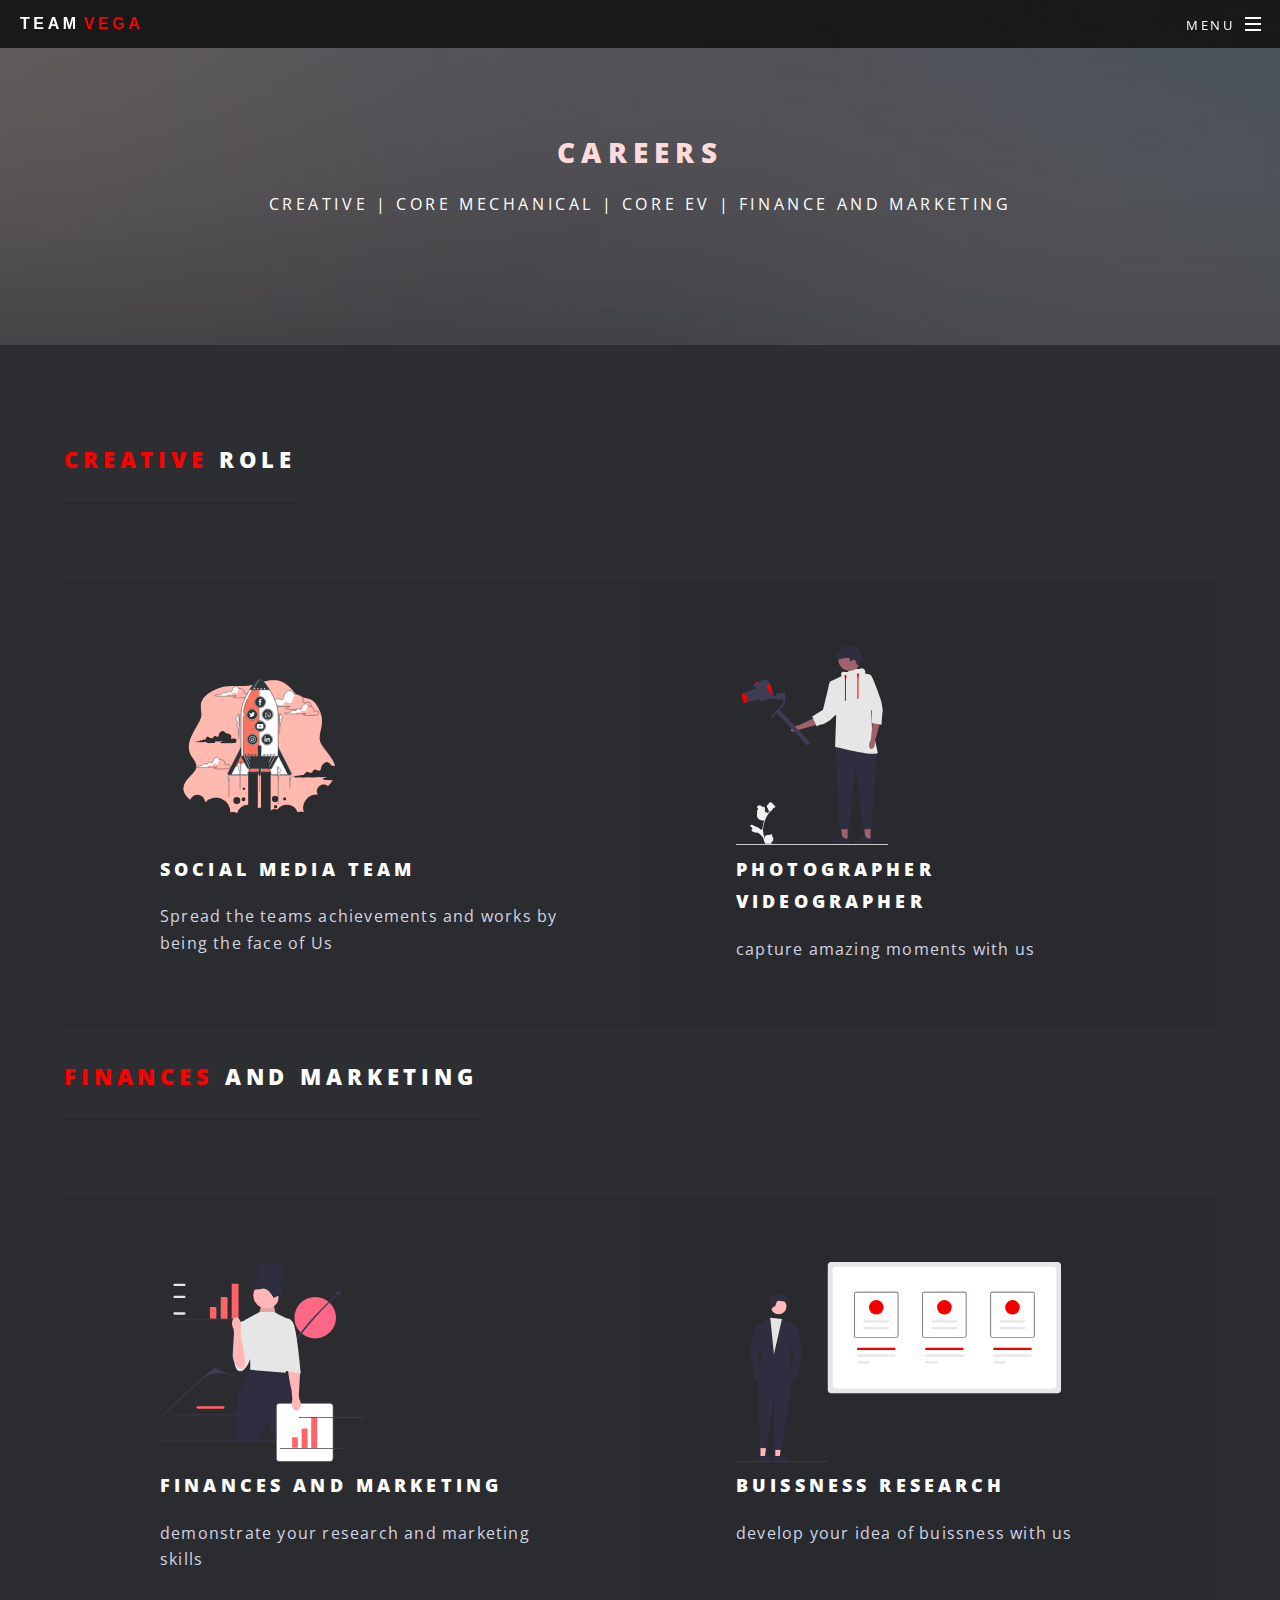
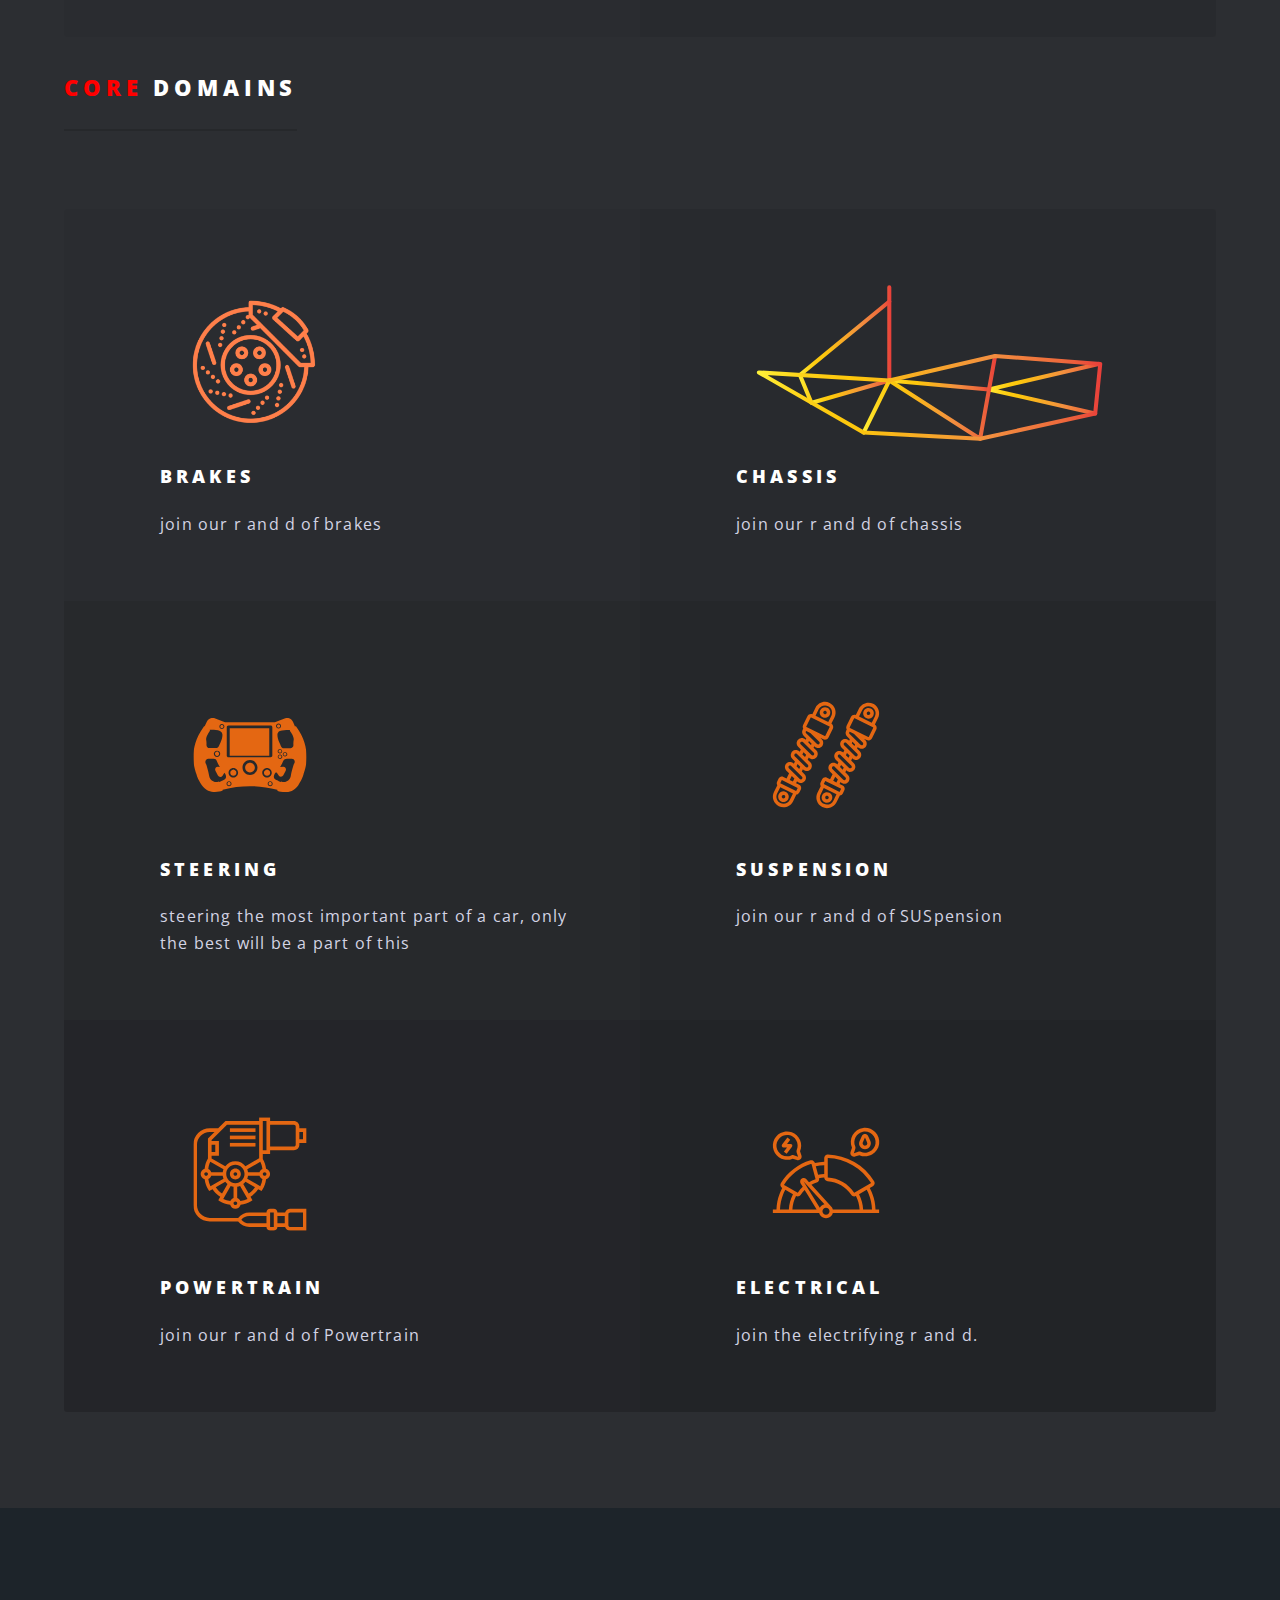
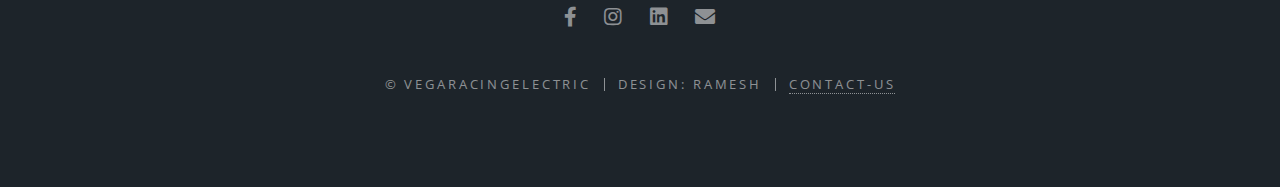
==== commit d983253d: "hola" ====
--- a/Careers.html
+++ b/Careers.html
@@ -56,7 +56,7 @@
 							<li>
 								<img src="svg/videography.svg" class="cardimage1">
 								<h3>Photographer<br>Videographer</h3>
-								<p>Spread the teams achievements and works by being the face of Us</p>
+								<p>capture amazing moments with us</p>
 							</li>
 						</ul>
 						<header class="major">
@@ -66,12 +66,12 @@
 							<li>
 								<img src="svg/Finances.svg" class="cardimage2">
 								<h3>Finances and marketing</h3>
-								<p>Spread the teams achievements and works by being the face of Us</p>
+								<p>demonstrate your research and marketing skills</p>
 							</li>
 							<li>
 								<img src="svg/buisness_res.svg" class="cardimage2">
 								<h3>Buissness Research</h3>
-								<p>Spread the teams achievements and works by being the face of Us</p>
+								<p>develop your idea of buissness with us</p>
 							</li>
 						</ul>
 						<header class="major">
@@ -81,32 +81,32 @@
 							<li >
 								<img src="svg/Brakes2.svg" class="cardimage">
 								<h3>Brakes</h3>
-								<p>Get to know about the technical stuff in a technical way.Bootstrap teaches you every stuff related to your automobile.</p>
+								<p>join our r and d of brakes</p>
 							</li>
 							<li>
 								<img src="svg/chassis.47cb9315.svg" class="cardimage">
 								<h3>Chassis</h3>
-								<p>Work with us and enjoy learning from the base up to the peak.</p>
+								<p>join our r and d of chassis</p>
 							</li>
 							<li >
 								<img src="svg/steering.svg" class="cardimage">
 								<h3>Steering</h3>
-								<p>Introducing R&D segment of Vega Racing, focused on innovating and finding possibilities and developing new products and processes to create competitive advantage, better environmental performance and enhanced sustainability.</p>
+								<p>steering the most important part of a car, only the best will be a part of this</p>
 							</li>
 							<li>
 								<img src="svg/suspension.svg" class="cardimage">
 								<h3>suspension</h3>
-								<p>Formula Green is one of the most awaited competitions in the field of engineering. Every year, we hold an event where students from different universities can show their talents with their teams and form the next generation of vehicles that run on renewable energy.</p>
+								<p>join our r and d of SUSpension</p>
 							</li>
 							<li>
 								<img src="svg/powertrain2.svg" class="cardimage">
 								<h3>Powertrain</h3>
-								<p>Formula Bharat is an Indian Formula Student-style engineering design competition in which students from compete with a life-size formula-style vehicle in areas of engineering design, overall cost, marketability and dynamic performance.</p>
+								<p>join our r and d of Powertrain</p>
 							</li>
 							<li >
 								<img src="svg/Hev.svg" class="cardimage"> 
-								<h3>HEv and Lev</h3>
-								<p>Be a part of our journey in developing an engineering masterpiece. Join us today as a sponsor and get exclusive benefits.</p>
+								<h3>Electrical</h3>
+								<p>join the electrifying r and d.</p>
 							</li>
 						</ul>
 					</div>
@@ -121,7 +121,7 @@
 				<li><a href="#" class="icon solid fa-envelope"><span class="label">Email</span></a></li>
 			</ul>
 			<ul class="copyright">
-				<li>&copy; VegaRacingElectric</li><li>Design: Ramesh</li><li><a href="/Contact.html">Contact-us</a></li>
+				<li>&copy; VegaRacingElectric</li><li>Design: Ramesh</li><li><a href="Contact.html">Contact-us</a></li>
 			</ul>
 		</footer>
 
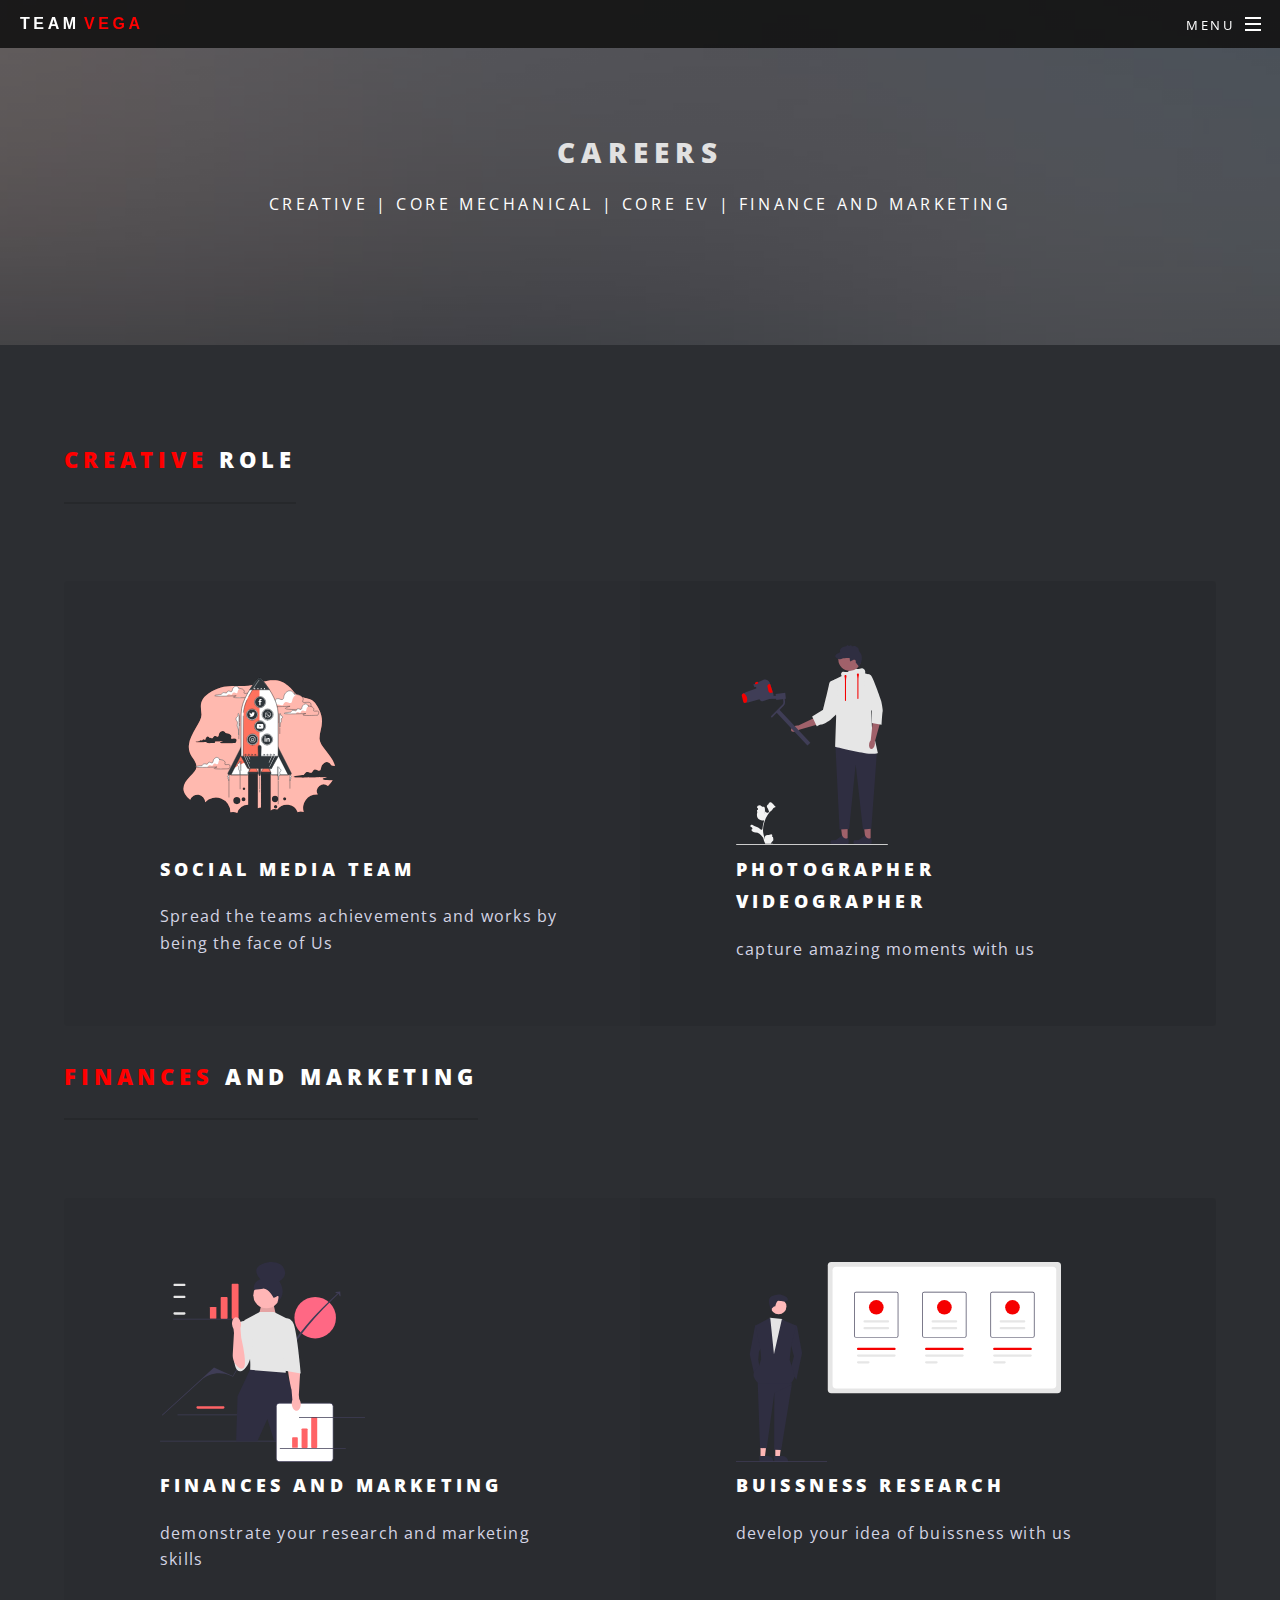
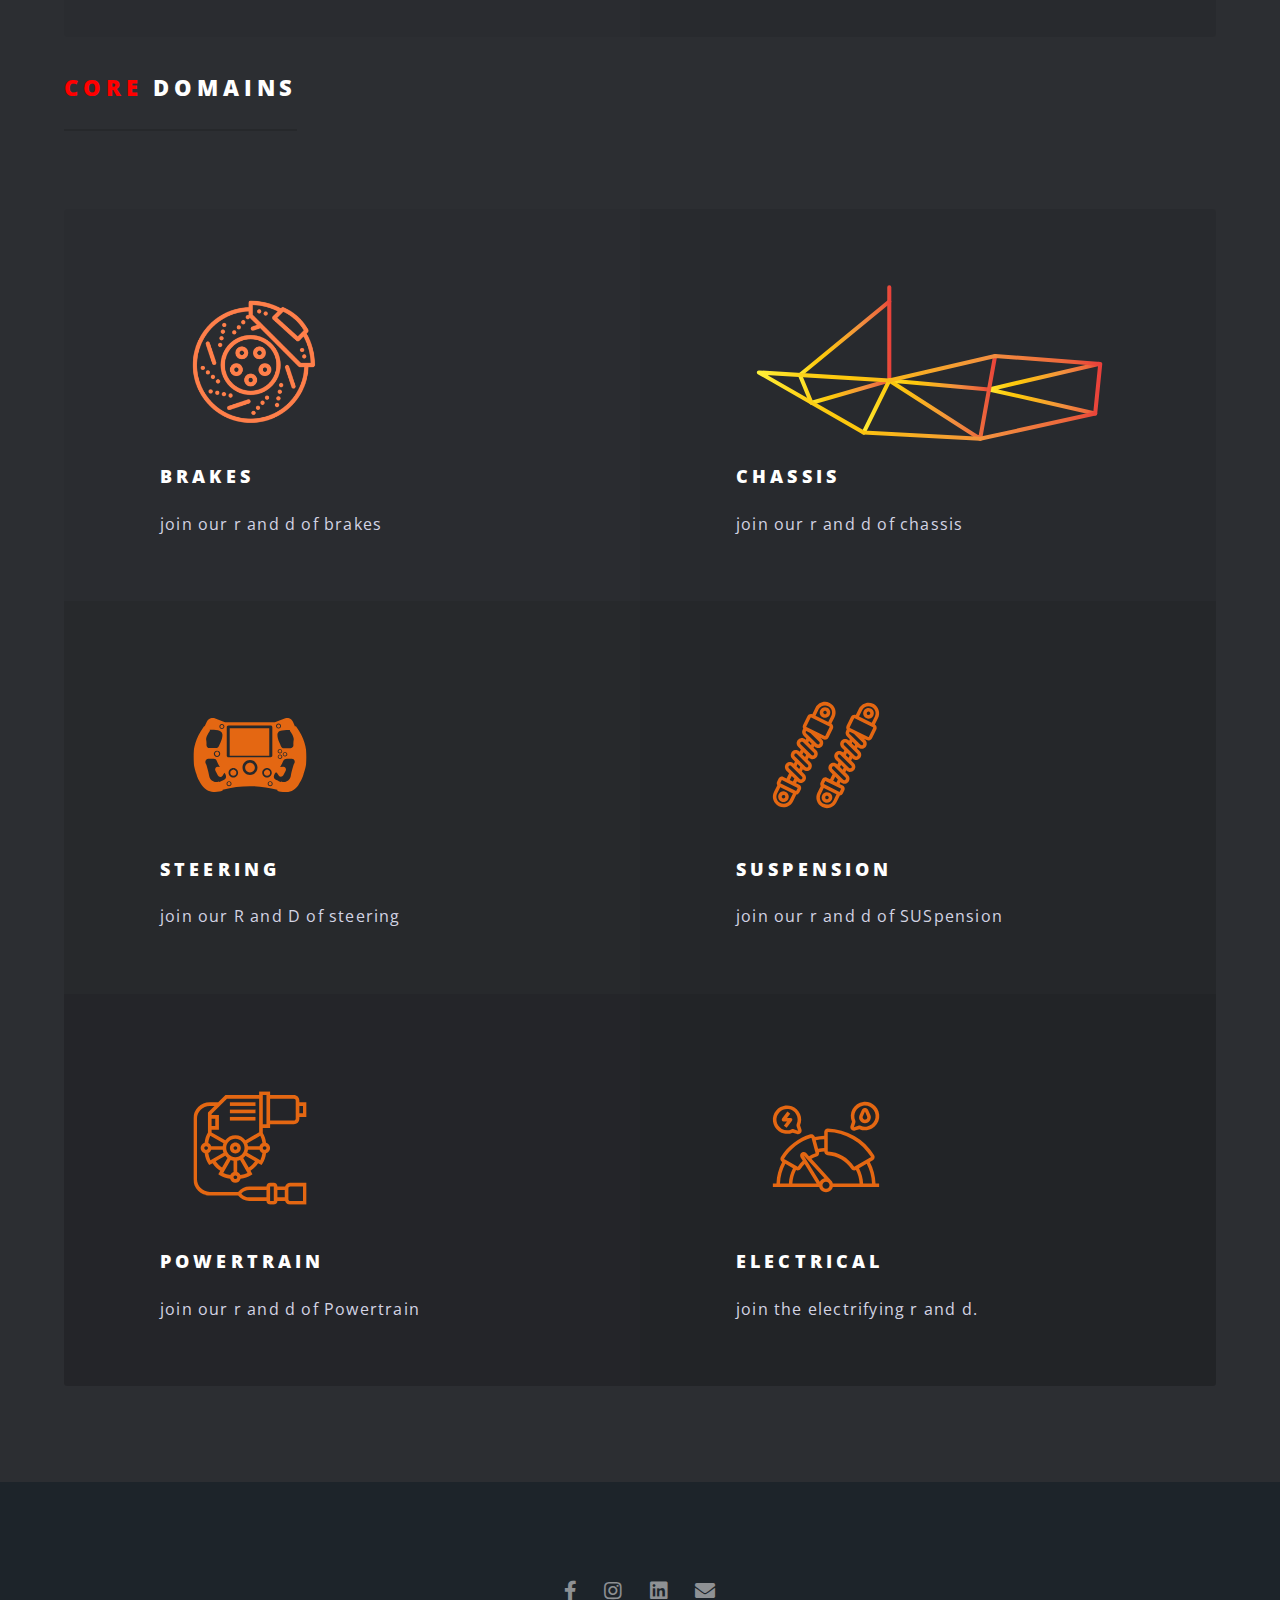
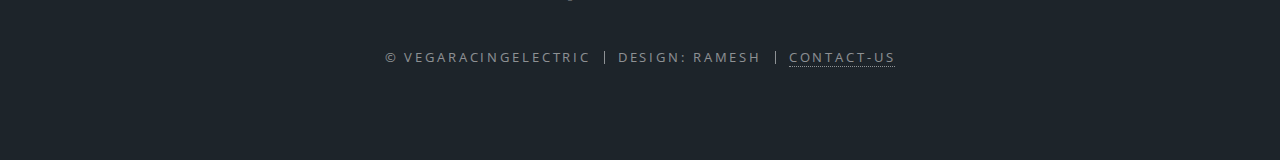
==== commit 6af6dbcd: "2ndedit" ====
--- a/Careers.html
+++ b/Careers.html
@@ -27,7 +27,7 @@
 									<li><a href="Team.html">Team</a></li>
 									<li><a href="Events.html">Events</a></li>
 									<li><a href="Recruitment.html">Recruitments</a></li>
-									<li><a href="Sponser.html">Sponser-us</a></li>
+									<li><a href="Sponsor.html">sponsor-us</a></li>
 									<li><a href="Contact.html">Contact-us</a></li>
 								</ul>
 							</div>
@@ -39,7 +39,7 @@
 		<!-- main -->
 			<article id="main2">
 				<header>
-					<h2 style="color: rgb(255, 218, 218);">Careers</h2>
+					<h2 style="color: rgb(225, 225, 225);">Careers</h2>
 					<p> Creative | Core Mechanical | Core EV | Finance and Marketing</p>
 				</header>
 				<section class="wrapper style3">
@@ -91,7 +91,7 @@
 							<li >
 								<img src="svg/steering.svg" class="cardimage">
 								<h3>Steering</h3>
-								<p>steering the most important part of a car, only the best will be a part of this</p>
+								<p>join our R and D of steering</p>
 							</li>
 							<li>
 								<img src="svg/suspension.svg" class="cardimage">
